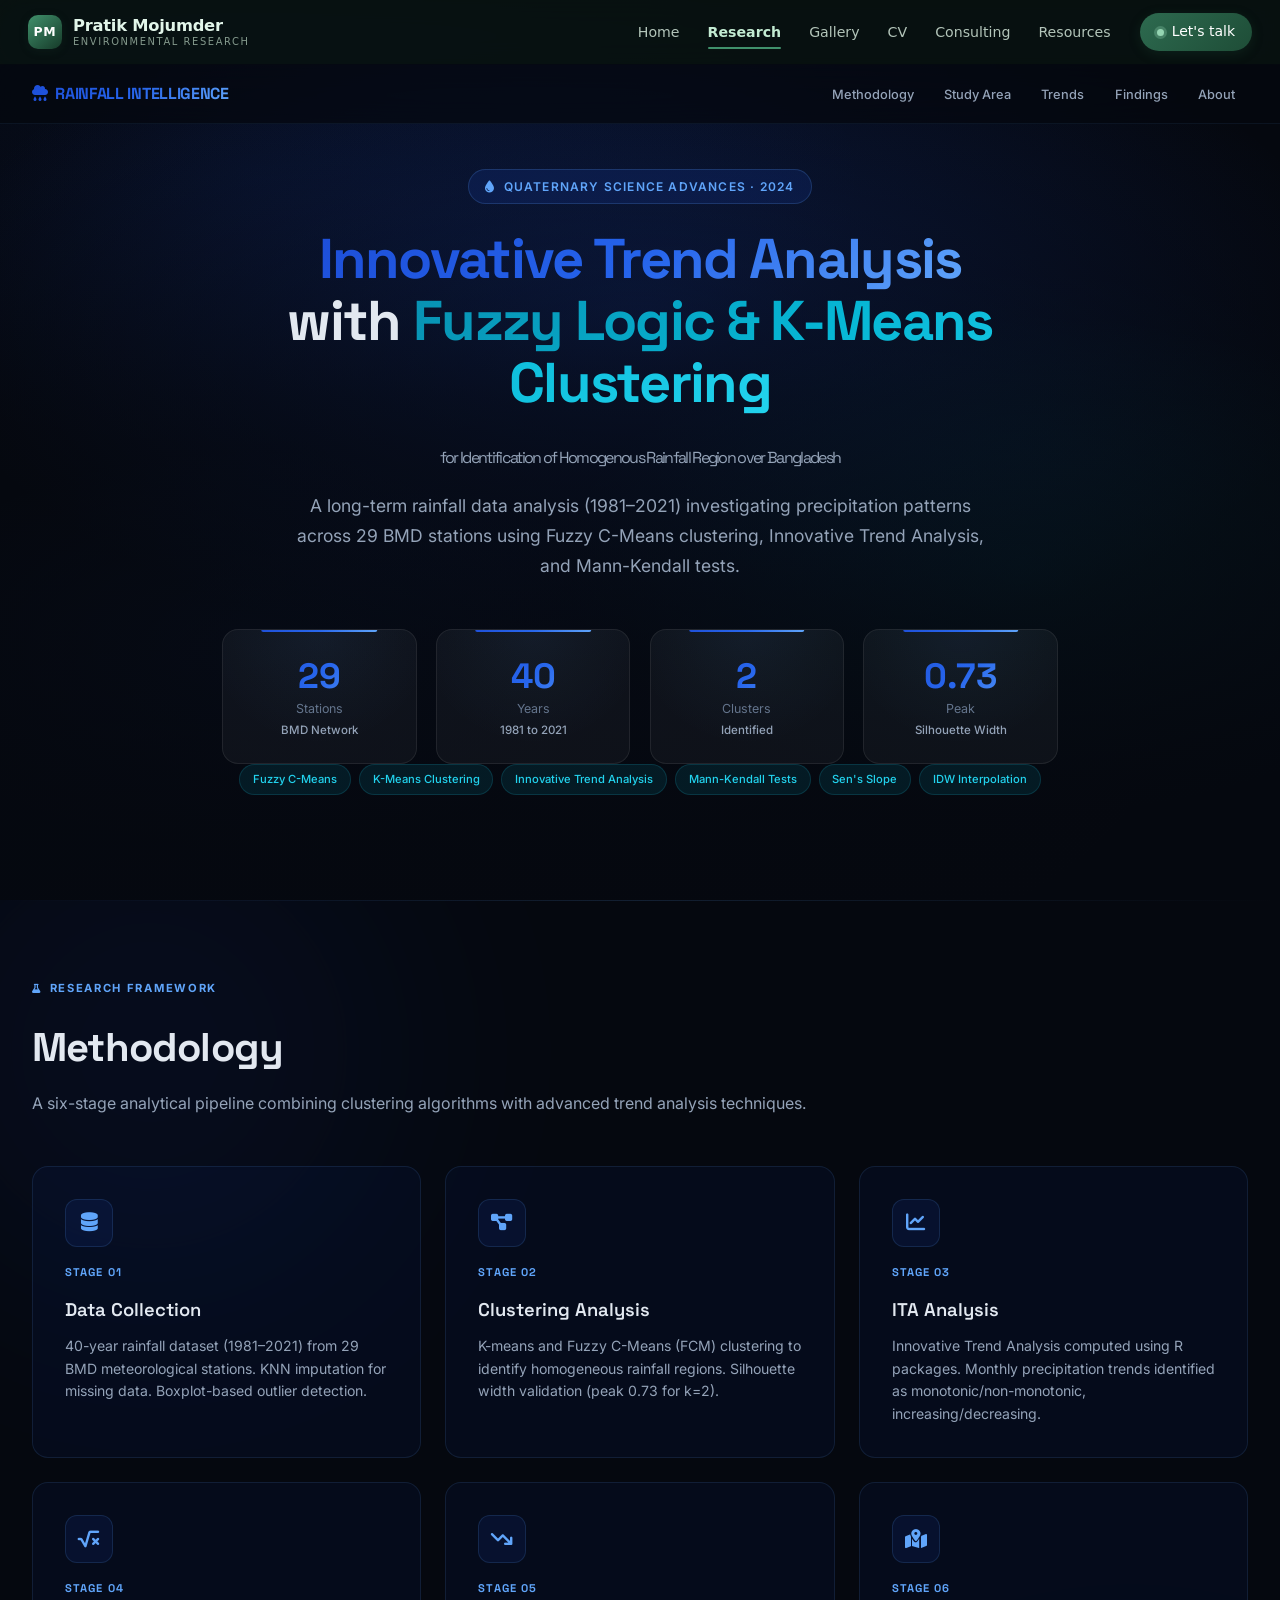
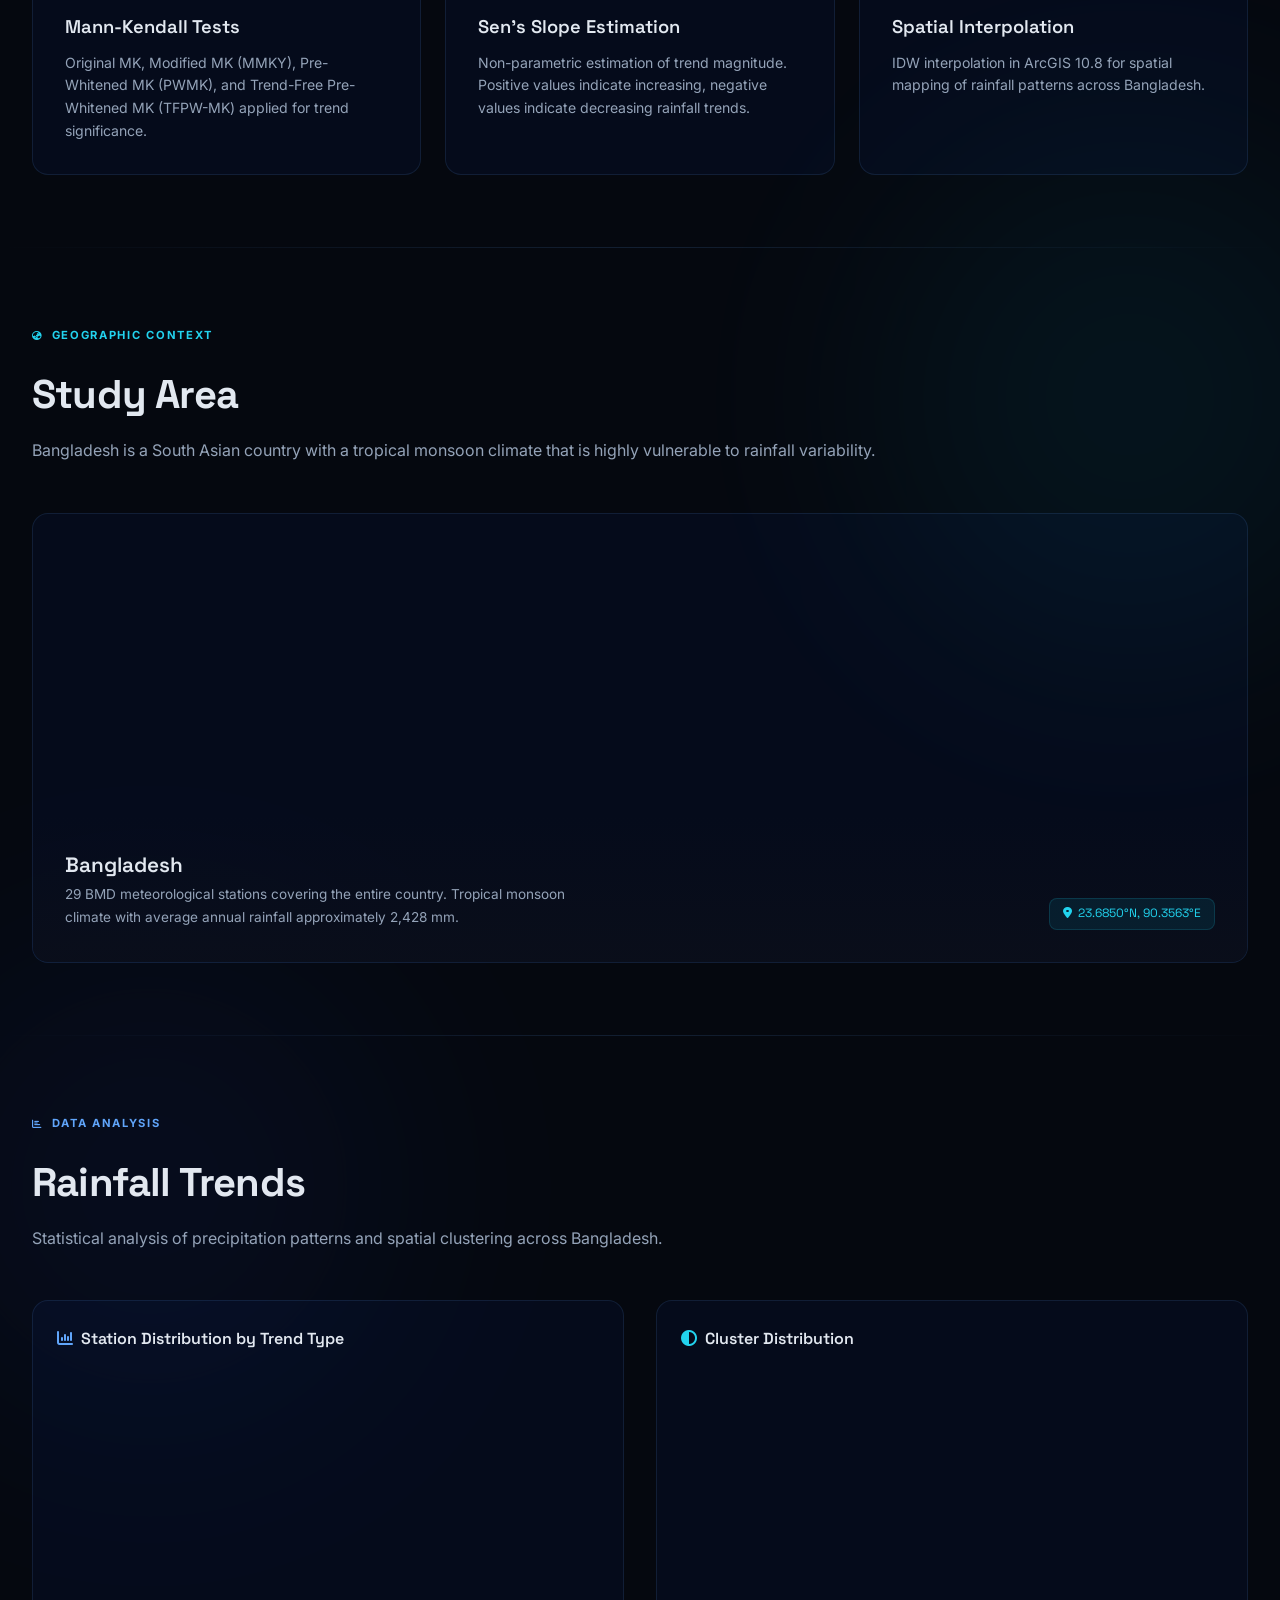
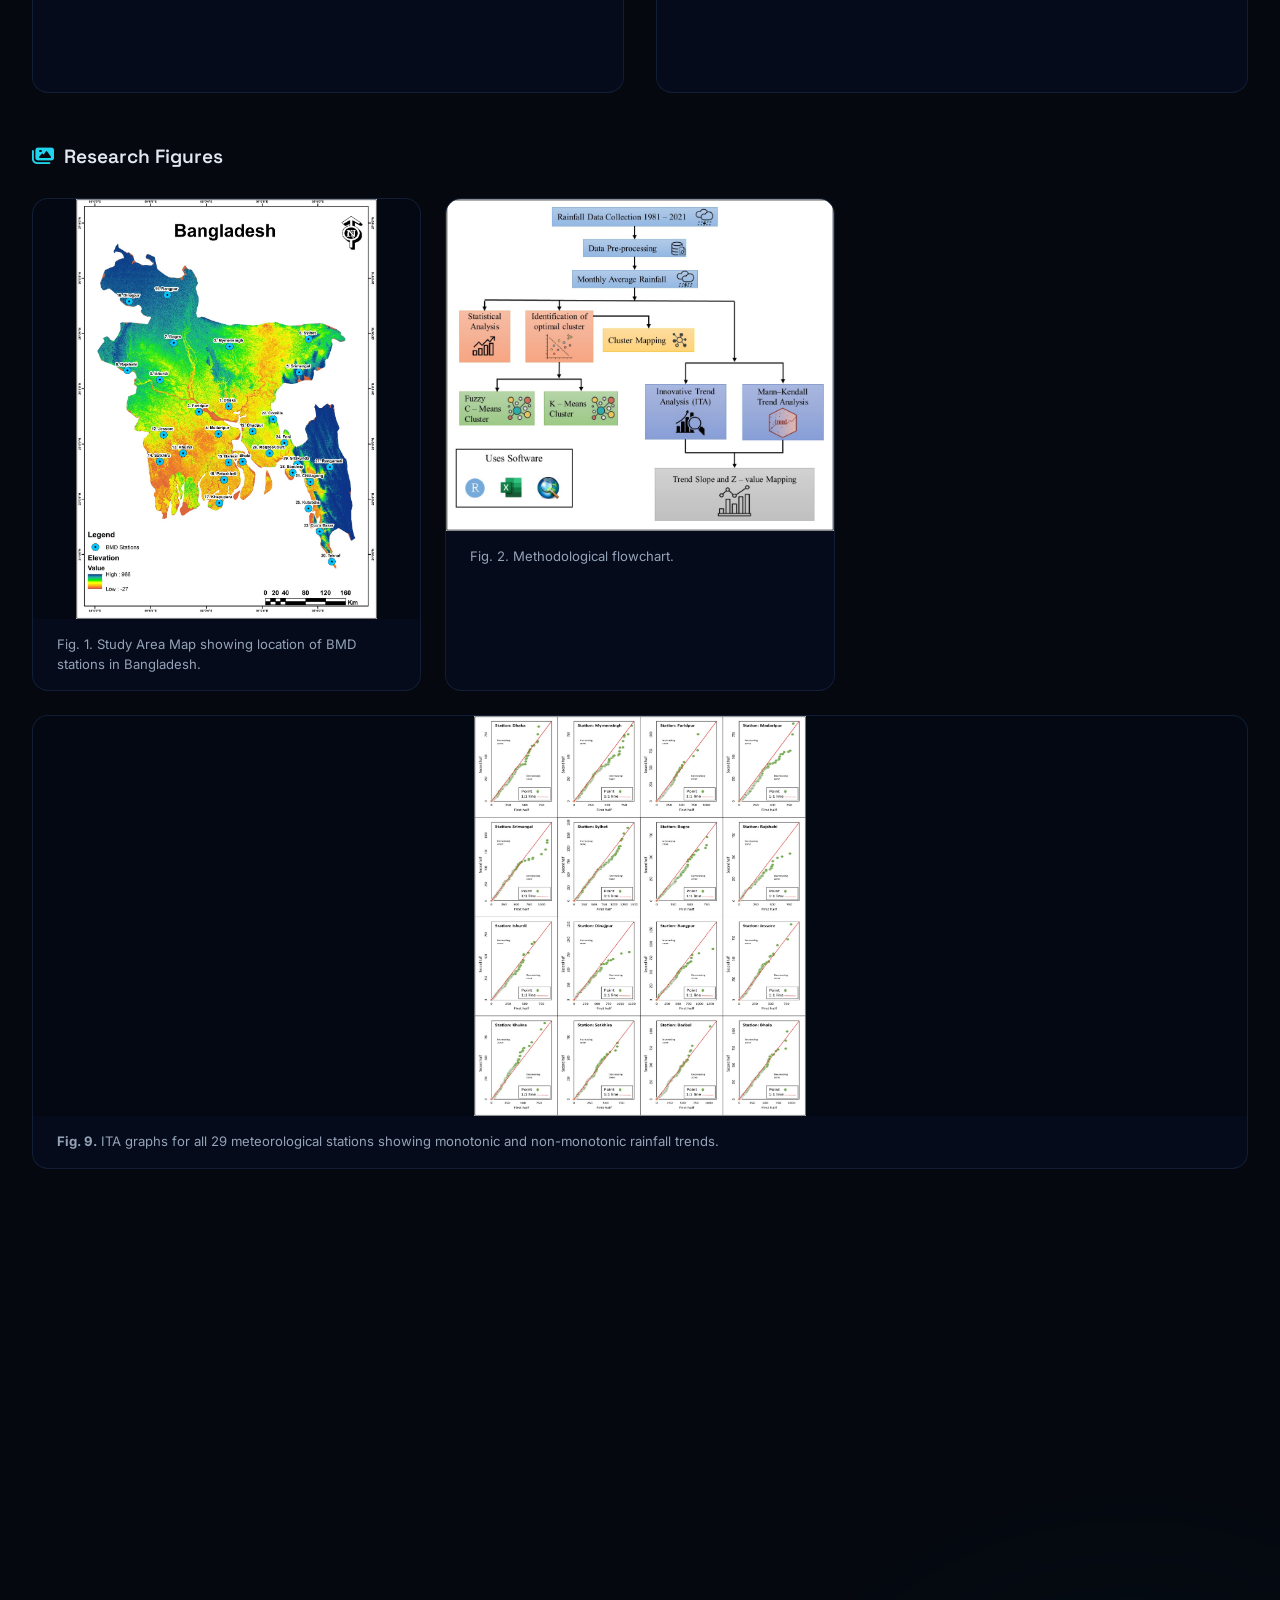
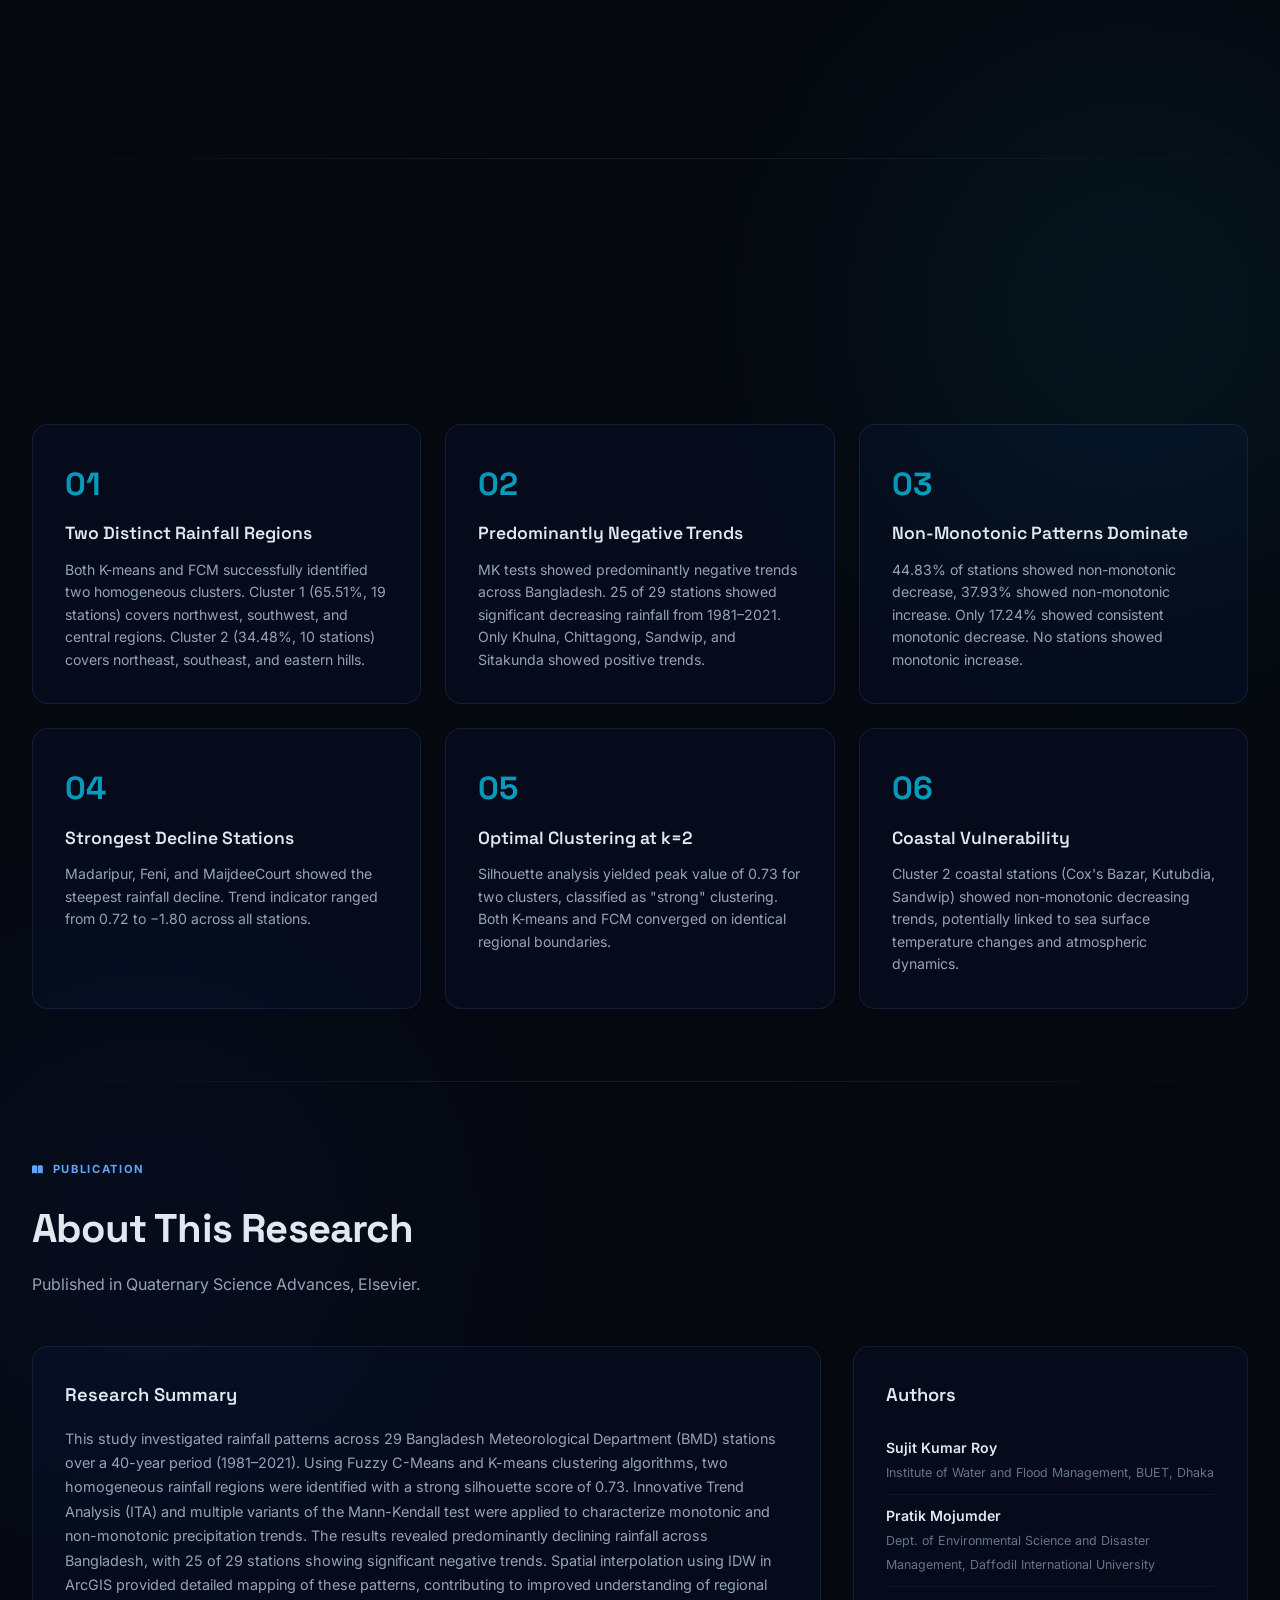
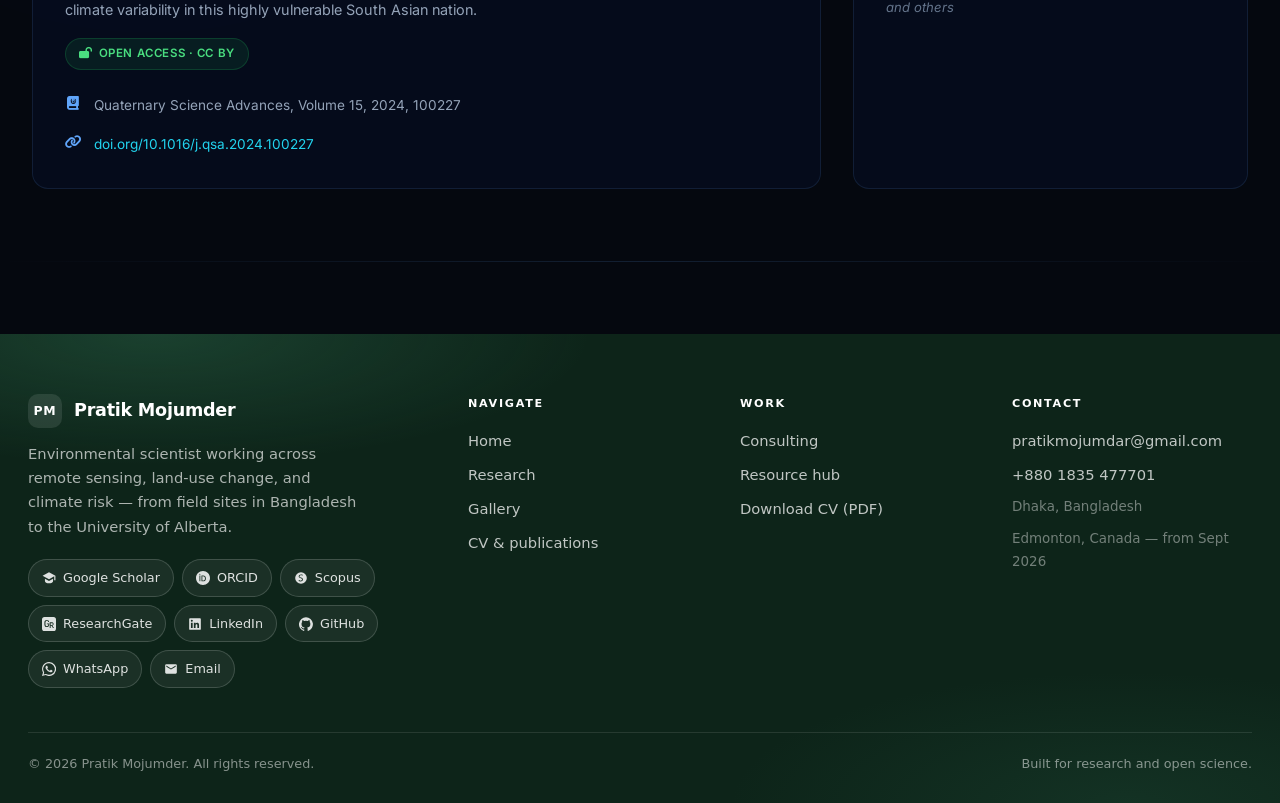
==== Published Research Projects/Bangladesh_Rainfall_Research/index.html @ 1c95d43e "Initial commit" ====
<!DOCTYPE html>
<html lang="en">
<head>
    <meta charset="UTF-8">
    <meta name="viewport" content="width=device-width, initial-scale=1.0">
    <meta name="description" content="Innovative trend analysis technique with fuzzy logic and K-means clustering approach for identification of homogenous rainfall region over Bangladesh. Published in Quaternary Science Advances.">
    <title>BANGLADESH RAINFALL INTELLIGENCE | Fuzzy Clustering &amp; Trend Analysis</title>
    <link href="https://fonts.googleapis.com/css2?family=Inter:wght@300;400;500;600;700;800;900&family=Space+Grotesk:wght@400;500;600;700&display=swap" rel="stylesheet">
    <link rel="icon" href="data:image/svg+xml,<svg xmlns='http://www.w3.org/2000/svg' viewBox='0 0 24 24' fill='%2360a5fa'><path d='M12 2c-5.33 4.55-8 8.48-8 11.8 0 4.98 3.8 8.2 8 8.2s8-3.22 8-8.2C20 10.48 17.33 6.55 12 2z'/></svg>" type="image/svg+xml">
    <link rel="stylesheet" href="https://cdnjs.cloudflare.com/ajax/libs/font-awesome/6.5.1/css/all.min.css">
    <link rel="stylesheet" href="https://cdnjs.cloudflare.com/ajax/libs/leaflet/1.9.4/leaflet.min.css" />
    <script src="https://cdnjs.cloudflare.com/ajax/libs/leaflet/1.9.4/leaflet.min.js"></script>
    <style>
        :root {
            --primary: #1d4ed8;
            --primary-light: #60a5fa;
            --primary-dark: #0c1a3d;
            --accent: #0891b2;
            --accent-light: #22d3ee;
            --bg-dark: #05080f;
            --bg-darker: #030509;
            --bg-card: rgba(29, 78, 216, 0.06);
            --bg-card-border: rgba(96, 165, 250, 0.12);
            --text-primary: #e2e8f0;
            --text-secondary: #94a3b8;
            --text-muted: #64748b;
            --gradient-1: linear-gradient(135deg, #1d4ed8, #2563eb, #60a5fa);
            --gradient-2: linear-gradient(135deg, #0891b2, #06b6d4, #22d3ee);
            --gradient-hero: linear-gradient(180deg, rgba(5, 8, 15, 0) 0%, rgba(5, 8, 15, 0.6) 40%, rgba(5, 8, 15, 0.95) 100%);
            --section-padding: clamp(36px, 6vw, 72px);
        }

        * { margin: 0; padding: 0; box-sizing: border-box; }
        html { scroll-behavior: smooth; }

        body {
            font-family: 'Inter', -apple-system, sans-serif;
            background: var(--bg-dark);
            background-image:
                radial-gradient(ellipse 80% 50% at 20% 20%, rgba(29, 78, 216, 0.08) 0%, transparent 60%),
                radial-gradient(ellipse 60% 40% at 80% 50%, rgba(8, 145, 178, 0.05) 0%, transparent 50%),
                radial-gradient(ellipse 70% 50% at 50% 80%, rgba(37, 99, 235, 0.06) 0%, transparent 60%);
            background-attachment: fixed;
            color: var(--text-primary);
            line-height: 1.7;
            overflow-x: hidden;
        }

        /* ===== NAVBAR ===== */
        .navbar {
            position: fixed; top: 0; left: 0; right: 0; z-index: 1000;
            padding: 1rem 2rem;
            background: rgba(5, 8, 15, 0.7);
            backdrop-filter: blur(20px);
            -webkit-backdrop-filter: blur(20px);
            border-bottom: 1px solid rgba(96, 165, 250, 0.08);
            transition: all 0.4s ease;
        }
        .navbar.scrolled {
            padding: 0.6rem 2rem;
            background: rgba(5, 8, 15, 0.95);
            border-bottom-color: rgba(96, 165, 250, 0.15);
        }
        .nav-inner {
            max-width: 1400px; margin: 0 auto;
            display: flex; align-items: center; justify-content: space-between;
        }
        .nav-logo {
            font-family: 'Space Grotesk', sans-serif;
            font-weight: 700; font-size: 1rem;
            background: var(--gradient-1);
            -webkit-background-clip: text; -webkit-text-fill-color: transparent;
            text-decoration: none; letter-spacing: -0.02em;
        }
        .nav-links { display: flex; gap: 0.3rem; list-style: none; }
        .nav-links a {
            color: var(--text-secondary); text-decoration: none;
            font-size: 0.8rem; font-weight: 500;
            padding: 0.4rem 0.8rem; border-radius: 6px;
            transition: all 0.3s ease;
        }
        .nav-links a:hover, .nav-links a.active {
            color: var(--primary-light);
            background: rgba(96, 165, 250, 0.1);
        }
        .nav-toggle { display: none; background: none; border: none; color: var(--text-primary); font-size: 1.3rem; cursor: pointer; }

        /* ===== HERO ===== */
        .hero {
            position: relative; min-height: 100vh;
            display: flex; align-items: center; justify-content: center;
            overflow: hidden;
        }
        .hero-bg {
            position: absolute; inset: 0; z-index: 0;
        }
        .hero-bg::before {
            content: ''; position: absolute; inset: 0;
            background:
                radial-gradient(ellipse 80% 60% at 50% 30%, rgba(29, 78, 216, 0.3) 0%, transparent 70%),
                radial-gradient(ellipse 60% 50% at 80% 60%, rgba(6, 182, 212, 0.15) 0%, transparent 60%),
                radial-gradient(ellipse 50% 40% at 20% 70%, rgba(37, 99, 235, 0.1) 0%, transparent 60%);
        }
        .hero-bg::after {
            content: ''; position: absolute; inset: 0;
            background: var(--gradient-hero);
        }
        .hero-content {
            position: relative; z-index: 1;
            max-width: 900px; text-align: center;
            padding: 2rem;
        }
        .hero-badge {
            display: inline-flex; align-items: center; gap: 0.5rem;
            background: rgba(29, 78, 216, 0.15);
            border: 1px solid rgba(96, 165, 250, 0.2);
            padding: 0.4rem 1rem; border-radius: 50px;
            font-size: 0.75rem; font-weight: 600; color: var(--primary-light);
            text-transform: uppercase; letter-spacing: 0.1em;
            margin-bottom: 1.5rem;
            animation: fadeInDown 0.8s ease;
        }
        .hero-title {
            font-family: 'Space Grotesk', sans-serif;
            font-size: clamp(2rem, 5vw, 3.5rem);
            font-weight: 700; line-height: 1.1;
            letter-spacing: -0.03em;
            margin-bottom: 1rem;
            animation: fadeInUp 0.8s ease 0.2s both;
        }
        .hero-title .gradient-text {
            background: var(--gradient-1);
            -webkit-background-clip: text; -webkit-text-fill-color: transparent;
        }
        .hero-title .accent-text {
            background: var(--gradient-2);
            -webkit-background-clip: text; -webkit-text-fill-color: transparent;
        }
        .hero-sub {
            font-size: clamp(0.85rem, 1.3vw, 1.0rem);
            color: var(--text-secondary); font-weight: 400;
        }
        .hero-subtitle {
            font-size: clamp(0.9rem, 2vw, 1.1rem);
            color: var(--text-secondary); max-width: 700px; margin: 0 auto 2rem;
            animation: fadeInUp 0.8s ease 0.4s both;
        }
        .hero-stats {
            display: grid; grid-template-columns: repeat(4, 1fr);
            gap: 1.2rem; margin-top: 3rem;
        }
        .hero-stat-card {
            position: relative; background: rgba(255,255,255,0.04);
            border: 1px solid rgba(255,255,255,0.08); border-radius: 16px;
            padding: 1.8rem 1.2rem 1.4rem; text-align: center; overflow: hidden;
            transition: transform 0.35s ease, border-color 0.35s;
        }
        .hero-stat-card::before {
            content: ''; position: absolute; top: 0; left: 50%; transform: translateX(-50%);
            width: 40%; height: 2px; background: var(--gradient-1);
            border-radius: 0 0 4px 4px;
            animation: statLine 1.2s ease forwards; animation-delay: var(--delay, 0s);
        }
        @keyframes statLine { from { width: 0; } to { width: 60%; } }
        .hero-stat-card::after {
            content: ''; position: absolute; inset: 0;
            background: radial-gradient(circle at 50% 0%, rgba(96,165,250,0.06), transparent 70%);
            pointer-events: none;
        }
        .hero-stat-card:hover { transform: translateY(-6px); border-color: rgba(96,165,250,0.3); }
        .hero-stat-val {
            font-family: 'Space Grotesk', sans-serif; font-size: 2.2rem; font-weight: 800;
            background: var(--gradient-1);
            -webkit-background-clip: text; -webkit-text-fill-color: transparent; line-height: 1;
        }
        .hero-stat-unit { font-size: 0.78rem; color: var(--text-muted); margin-top: 0.3rem; }
        .hero-stat-label { font-size: 0.72rem; color: var(--text-secondary); font-weight: 500; margin-top: 0.1rem; }
        .hero-tags {
            display: flex; flex-wrap: wrap; justify-content: center; gap: 0.5rem;
            animation: fadeInUp 0.8s ease 0.8s both;
        }
        .hero-tag {
            background: rgba(6, 182, 212, 0.1);
            border: 1px solid rgba(34, 211, 238, 0.15);
            padding: 0.3rem 0.8rem; border-radius: 50px;
            font-size: 0.7rem; color: var(--accent-light);
            font-weight: 500;
        }

        /* ===== ANIMATIONS ===== */
        @keyframes fadeInUp {
            from { opacity: 0; transform: translateY(30px); }
            to { opacity: 1; transform: translateY(0); }
        }
        @keyframes fadeInDown {
            from { opacity: 0; transform: translateY(-20px); }
            to { opacity: 1; transform: translateY(0); }
        }
        .reveal {
            opacity: 0; transform: translateY(40px);
            transition: opacity 0.8s ease, transform 0.8s ease;
        }
        .reveal.visible {
            opacity: 1; transform: translateY(0);
        }

        /* ===== SECTIONS ===== */
        .section {
            padding: var(--section-padding) 2rem;
            max-width: 1400px; margin: 0 auto;
        }
        .section-label {
            display: inline-flex; align-items: center; gap: 0.5rem;
            font-size: 0.7rem; font-weight: 700; text-transform: uppercase;
            letter-spacing: 0.15em; color: var(--primary-light);
            margin-bottom: 1rem;
        }
        .section-label.accent { color: var(--accent-light); }
        .section-label i { font-size: 0.6rem; }
        .section-title {
            font-family: 'Space Grotesk', sans-serif;
            font-size: clamp(1.8rem, 4vw, 2.5rem);
            font-weight: 700; letter-spacing: -0.02em;
            margin-bottom: 0.5rem;
        }
        .section-subtitle {
            color: var(--text-secondary); font-size: 1rem;
            margin-bottom: 3rem;
        }
        .section-divider {
            height: 1px; max-width: 1400px; margin: 0 auto;
            background: linear-gradient(90deg, transparent, rgba(96, 165, 250, 0.15), transparent);
        }

        /* ===== GLOW ACCENTS ===== */
        .section-glow {
            position: relative;
        }
        .section-glow::before {
            content: ''; position: absolute; top: -100px; width: 500px; height: 500px;
            border-radius: 50%; filter: blur(120px); opacity: 0.07; pointer-events: none; z-index: -1;
        }
        .section-glow.glow-indigo::before {
            left: -100px;
            background: #1d4ed8;
        }
        .section-glow.glow-cyan::before {
            right: -100px;
            background: #06b6d4;
        }

        /* ===== METHODOLOGY CARDS ===== */
        .method-grid {
            display: grid; grid-template-columns: repeat(auto-fit, minmax(320px, 1fr));
            gap: 1.5rem;
        }
        .method-card {
            background: var(--bg-card);
            border: 1px solid var(--bg-card-border);
            border-radius: 16px; padding: 2rem;
            transition: all 0.4s ease;
            position: relative; overflow: hidden;
        }
        .method-card::before {
            content: ''; position: absolute; top: 0; left: 0; right: 0; height: 3px;
            background: var(--gradient-1); opacity: 0;
            transition: opacity 0.4s ease;
        }
        .method-card:hover {
            border-color: rgba(96, 165, 250, 0.3);
            transform: translateY(-4px);
            box-shadow: 0 20px 60px rgba(29, 78, 216, 0.1);
        }
        .method-card:hover::before { opacity: 1; }
        .method-card .stage-num {
            font-family: 'Space Grotesk', sans-serif;
            font-size: 0.7rem; font-weight: 700; text-transform: uppercase;
            letter-spacing: 0.1em; color: var(--primary-light);
            margin-bottom: 0.8rem;
        }
        .method-card h3 {
            font-family: 'Space Grotesk', sans-serif;
            font-size: 1.15rem; font-weight: 600;
            margin-bottom: 0.6rem;
        }
        .method-card p {
            color: var(--text-secondary); font-size: 0.88rem; line-height: 1.6;
        }
        .method-card .card-icon {
            width: 48px; height: 48px; border-radius: 12px;
            display: flex; align-items: center; justify-content: center;
            background: rgba(29, 78, 216, 0.1);
            border: 1px solid rgba(96, 165, 250, 0.15);
            margin-bottom: 1rem; font-size: 1.2rem; color: var(--primary-light);
        }

        /* ===== STUDY AREA ===== */
        .map-container {
            position: relative; border-radius: 16px; overflow: hidden;
            border: 1px solid var(--bg-card-border);
            background: var(--bg-card);
        }
        .map-container {
            height: 450px;
        }
        .map-container #map {
            width: 100%; height: 450px; border: none; display: block;
        }
        .map-overlay {
            position: absolute; bottom: 0; left: 0; right: 0;
            background: linear-gradient(0deg, rgba(10, 14, 26, 0.95), transparent);
            padding: 2rem; display: flex; align-items: flex-end; justify-content: space-between;
            flex-wrap: wrap; gap: 1rem;
        }
        .map-overlay h3 {
            font-family: 'Space Grotesk', sans-serif;
            font-size: 1.3rem; font-weight: 600;
        }
        .map-overlay p {
            color: var(--text-secondary); font-size: 0.85rem; max-width: 500px;
        }
        .map-coords {
            font-family: 'Space Grotesk', sans-serif;
            font-size: 0.75rem; color: var(--accent-light);
            background: rgba(6, 182, 212, 0.1);
            border: 1px solid rgba(34, 211, 238, 0.15);
            padding: 0.3rem 0.8rem; border-radius: 8px;
        }

        /* ===== CHARTS ===== */
        .chart-grid {
            display: grid; grid-template-columns: repeat(auto-fit, minmax(400px, 1fr));
            gap: 2rem; margin-bottom: 3rem;
        }
        .chart-card {
            background: var(--bg-card);
            border: 1px solid var(--bg-card-border);
            border-radius: 16px; padding: 1.5rem;
        }
        .chart-card h3 {
            font-family: 'Space Grotesk', sans-serif;
            font-size: 1rem; font-weight: 600; margin-bottom: 1rem;
        }
        .chart-wrapper {
            position: relative; height: 300px;
        }

        /* ===== FIGURE GALLERY ===== */
        .figure-grid {
            display: grid; grid-template-columns: repeat(auto-fit, minmax(350px, 1fr));
            gap: 1.5rem;
        }
        .figure-card {
            background: var(--bg-card);
            border: 1px solid var(--bg-card-border);
            border-radius: 16px; overflow: hidden;
            transition: all 0.4s ease;
        }
        .figure-card:hover {
            border-color: rgba(96, 165, 250, 0.3);
            transform: translateY(-4px);
            box-shadow: 0 20px 60px rgba(29, 78, 216, 0.1);
        }
        .figure-card img {
            width: 100%; height: auto; max-height: 420px; object-fit: contain;
            display: block; background: rgba(0,0,0,0.3); cursor: zoom-in;
            transition: opacity 0.3s ease;
        }
        .figure-card img:hover { opacity: 0.92; }

        /* ===== LIGHTBOX ===== */
        .img-modal { display: none; position: fixed; inset: 0; z-index: 2000; background: rgba(0,0,0,0.92); align-items: center; justify-content: center; padding: 2rem; cursor: zoom-out; }
        .img-modal.open { display: flex; }
        .img-modal img { max-width: 95vw; max-height: 92vh; object-fit: contain; border-radius: 6px; }
        .figure-card .figure-caption {
            padding: 1rem 1.5rem;
            font-size: 0.82rem; color: var(--text-secondary); line-height: 1.5;
        }
        .figure-card.wide {
            grid-column: 1 / -1;
        }
        .figure-card.wide img {
            height: 400px; object-fit: contain;
            background: rgba(0,0,0,0.3);
        }

        /* ===== FINDINGS CARDS ===== */
        .findings-grid {
            display: grid; grid-template-columns: repeat(auto-fit, minmax(350px, 1fr));
            gap: 1.5rem;
        }
        .finding-card {
            background: var(--bg-card);
            border: 1px solid var(--bg-card-border);
            border-radius: 16px; padding: 2rem;
            transition: all 0.4s ease;
            position: relative; overflow: hidden;
        }
        .finding-card::before {
            content: ''; position: absolute; top: 0; left: 0; right: 0; height: 3px;
            background: var(--gradient-2); opacity: 0;
            transition: opacity 0.4s ease;
        }
        .finding-card:hover {
            border-color: rgba(34, 211, 238, 0.3);
            transform: translateY(-4px);
            box-shadow: 0 20px 60px rgba(6, 182, 212, 0.1);
        }
        .finding-card:hover::before { opacity: 1; }
        .finding-card .finding-num {
            font-family: 'Space Grotesk', sans-serif;
            font-size: 2rem; font-weight: 700;
            background: var(--gradient-2);
            -webkit-background-clip: text; -webkit-text-fill-color: transparent;
            margin-bottom: 0.5rem;
        }
        .finding-card h3 {
            font-family: 'Space Grotesk', sans-serif;
            font-size: 1.1rem; font-weight: 600;
            margin-bottom: 0.6rem;
        }
        .finding-card p {
            color: var(--text-secondary); font-size: 0.88rem; line-height: 1.6;
        }

        /* ===== ABOUT ===== */
        .about-grid {
            display: grid; grid-template-columns: 2fr 1fr; gap: 2rem;
        }
        .about-card {
            background: var(--bg-card);
            border: 1px solid var(--bg-card-border);
            border-radius: 16px; padding: 2rem;
        }
        .about-card h3 {
            font-family: 'Space Grotesk', sans-serif;
            font-size: 1.15rem; font-weight: 600;
            margin-bottom: 1rem;
        }
        .about-card p {
            color: var(--text-secondary); font-size: 0.9rem; line-height: 1.7;
            margin-bottom: 1rem;
        }
        .about-meta {
            display: flex; flex-direction: column; gap: 1rem;
        }
        .about-meta-item {
            display: flex; align-items: flex-start; gap: 0.8rem;
            color: var(--text-secondary); font-size: 0.85rem;
        }
        .about-meta-item i {
            color: var(--primary-light); margin-top: 0.2rem; width: 16px; text-align: center;
        }
        .about-meta-item a {
            color: var(--accent-light); text-decoration: none;
            transition: color 0.3s ease;
        }
        .about-meta-item a:hover { color: var(--accent); }
        .authors-list {
            list-style: none; padding: 0;
        }
        .authors-list li {
            padding: 0.6rem 0;
            border-bottom: 1px solid rgba(96, 165, 250, 0.08);
            color: var(--text-secondary); font-size: 0.88rem;
        }
        .authors-list li:last-child { border-bottom: none; }
        .authors-list li strong { color: var(--text-primary); font-weight: 600; }
        .badge-oa {
            display: inline-flex; align-items: center; gap: 0.4rem;
            background: rgba(34, 197, 94, 0.1);
            border: 1px solid rgba(34, 197, 94, 0.2);
            padding: 0.3rem 0.8rem; border-radius: 50px;
            font-size: 0.72rem; font-weight: 600; color: #4ade80;
            text-transform: uppercase; letter-spacing: 0.05em;
        }

        /* ===== FOOTER ===== */
        .footer-section { border-top: 1px solid rgba(96,165,250,0.08); padding: 3rem 2rem 2rem; text-align: center; }
        .footer-inner { max-width: 960px; margin: 0 auto; }
        .footer-name { font-family: 'Space Grotesk', sans-serif; font-size: 1.35rem; font-weight: 700; margin-bottom: 0.3rem; }
        .footer-tagline { font-size: 0.68rem; letter-spacing: 2px; text-transform: uppercase; color: var(--text-muted); margin-bottom: 2rem; }
        .footer-links { display: flex; flex-wrap: wrap; justify-content: center; gap: 0.6rem; margin-bottom: 2rem; }
        .footer-link {
            display: inline-flex; align-items: center; gap: 0.45rem;
            color: var(--text-secondary); text-decoration: none; font-size: 0.78rem; font-weight: 500;
            padding: 0.5rem 1rem; border-radius: 50px;
            border: 1px solid rgba(255,255,255,0.06); background: rgba(255,255,255,0.03);
            transition: all 0.3s ease;
        }
        .footer-link:hover { color: var(--primary-light); border-color: rgba(96,165,250,0.4); background: rgba(96,165,250,0.08); transform: translateY(-2px); }
        .footer-divider { border: none; border-top: 1px solid rgba(255,255,255,0.06); margin: 0 0 1.4rem; }
        .footer-copy { font-size: 0.72rem; color: rgba(255,255,255,0.22); }

        /* ===== MOBILE HAMBURGER ===== */
        .mobile-menu {
            display: none; position: fixed; inset: 0; z-index: 999;
            background: rgba(6, 10, 20, 0.97);
            backdrop-filter: blur(20px);
            flex-direction: column; align-items: center; justify-content: center; gap: 1.5rem;
        }
        .mobile-menu.open { display: flex; }
        .mobile-menu a {
            color: var(--text-primary); text-decoration: none;
            font-family: 'Space Grotesk', sans-serif;
            font-size: 1.3rem; font-weight: 600;
            transition: color 0.3s ease;
        }
        .mobile-menu a:hover { color: var(--primary-light); }
        .mobile-close {
            position: absolute; top: 1.5rem; right: 1.5rem;
            background: none; border: none; color: var(--text-primary);
            font-size: 1.5rem; cursor: pointer;
        }

        /* ===== RESPONSIVE ===== */
        @media (max-width: 1024px) {
            .about-grid { grid-template-columns: 1fr; }
        }
        @media (max-width: 768px) {
            .nav-links { display: none; }
            .nav-toggle { display: block; }
            .hero-stats { gap: 1.2rem; }
            .method-grid,
            .findings-grid { grid-template-columns: 1fr; }
            .chart-grid { grid-template-columns: 1fr; }
            .figure-grid { grid-template-columns: 1fr; }
            .figure-card.wide img { height: 260px; }
            .map-container, .map-container #map { height: 300px; }
        }
        @media (max-width: 600px) {
            .hero-stats { grid-template-columns: repeat(2, 1fr); }
        }
        @media (max-width: 480px) {
            .section { padding: var(--section-padding) 1rem; }
            .hero-content { padding: 1rem; }
            .hero-stats { gap: 0.8rem; }
        }
    </style>
    <link rel="stylesheet" href="../../assets/css/chrome.css?v=20260811">
</head>
<body>
<script src="../../assets/js/chrome.js?v=20260811" data-base="../../" data-page="research" data-scheme="dark"></script>

<!-- NAVBAR -->
<nav class="navbar" id="navbar">
    <div class="nav-inner">
        <a href="#" class="nav-logo"><i class="fas fa-cloud-rain"></i>&ensp;RAINFALL INTELLIGENCE</a>
        <ul class="nav-links">
            <li><a href="#methodology">Methodology</a></li>
            <li><a href="#study-area">Study Area</a></li>
            <li><a href="#trends">Trends</a></li>
            <li><a href="#findings">Findings</a></li>
            <li><a href="#about">About</a></li>
        </ul>
        <button class="nav-toggle" onclick="document.getElementById('mobileMenu').classList.add('open')" aria-label="Menu">
            <i class="fas fa-bars"></i>
        </button>
    </div>
</nav>

<!-- MOBILE MENU -->
<div class="mobile-menu" id="mobileMenu">
    <button class="mobile-close" onclick="this.parentElement.classList.remove('open')" aria-label="Close"><i class="fas fa-times"></i></button>
    <a href="#methodology" onclick="this.parentElement.classList.remove('open')">Methodology</a>
    <a href="#study-area" onclick="this.parentElement.classList.remove('open')">Study Area</a>
    <a href="#trends" onclick="this.parentElement.classList.remove('open')">Trends</a>
    <a href="#findings" onclick="this.parentElement.classList.remove('open')">Findings</a>
    <a href="#about" onclick="this.parentElement.classList.remove('open')">About</a>
</div>

<!-- HERO -->
<section class="hero" id="hero">
    <div class="hero-bg"></div>
    <div class="hero-content">
        <div class="hero-badge"><i class="fas fa-droplet"></i> Quaternary Science Advances &middot; 2024</div>
        <h1 class="hero-title">
            <span class="gradient-text">Innovative Trend Analysis</span><br>
            with <span class="accent-text">Fuzzy Logic &amp; K-Means Clustering</span><br>
            <span class="hero-sub">for Identification of Homogenous Rainfall Region over Bangladesh</span>
        </h1>
        <p class="hero-subtitle">A long-term rainfall data analysis (1981&ndash;2021) investigating precipitation patterns across 29 BMD stations using Fuzzy C-Means clustering, Innovative Trend Analysis, and Mann-Kendall tests.</p>
        <div class="hero-stats">
            <div class="hero-stat-card" style="--delay: 0.2s;">
                <div class="hero-stat-val">29</div>
                <div class="hero-stat-unit">Stations</div>
                <div class="hero-stat-label">BMD Network</div>
            </div>
            <div class="hero-stat-card" style="--delay: 0.4s;">
                <div class="hero-stat-val">40</div>
                <div class="hero-stat-unit">Years</div>
                <div class="hero-stat-label">1981 to 2021</div>
            </div>
            <div class="hero-stat-card" style="--delay: 0.6s;">
                <div class="hero-stat-val">2</div>
                <div class="hero-stat-unit">Clusters</div>
                <div class="hero-stat-label">Identified</div>
            </div>
            <div class="hero-stat-card" style="--delay: 0.8s;">
                <div class="hero-stat-val">0.73</div>
                <div class="hero-stat-unit">Peak</div>
                <div class="hero-stat-label">Silhouette Width</div>
            </div>
        </div>
        <div class="hero-tags">
            <span class="hero-tag">Fuzzy C-Means</span>
            <span class="hero-tag">K-Means Clustering</span>
            <span class="hero-tag">Innovative Trend Analysis</span>
            <span class="hero-tag">Mann-Kendall Tests</span>
            <span class="hero-tag">Sen's Slope</span>
            <span class="hero-tag">IDW Interpolation</span>
        </div>
    </div>
</section>

<!-- METHODOLOGY -->
<div class="section-divider"></div>
<section class="section section-glow glow-indigo" id="methodology">
    <div class="reveal">
        <div class="section-label"><i class="fas fa-flask"></i> Research Framework</div>
        <h2 class="section-title">Methodology</h2>
        <p class="section-subtitle">A six-stage analytical pipeline combining clustering algorithms with advanced trend analysis techniques.</p>
    </div>
    <div class="method-grid">
        <div class="method-card reveal">
            <div class="card-icon"><i class="fas fa-database"></i></div>
            <div class="stage-num">Stage 01</div>
            <h3>Data Collection</h3>
            <p>40-year rainfall dataset (1981&ndash;2021) from 29 BMD meteorological stations. KNN imputation for missing data. Boxplot-based outlier detection.</p>
        </div>
        <div class="method-card reveal">
            <div class="card-icon"><i class="fas fa-project-diagram"></i></div>
            <div class="stage-num">Stage 02</div>
            <h3>Clustering Analysis</h3>
            <p>K-means and Fuzzy C-Means (FCM) clustering to identify homogeneous rainfall regions. Silhouette width validation (peak 0.73 for k=2).</p>
        </div>
        <div class="method-card reveal">
            <div class="card-icon"><i class="fas fa-chart-line"></i></div>
            <div class="stage-num">Stage 03</div>
            <h3>ITA Analysis</h3>
            <p>Innovative Trend Analysis computed using R packages. Monthly precipitation trends identified as monotonic/non-monotonic, increasing/decreasing.</p>
        </div>
        <div class="method-card reveal">
            <div class="card-icon"><i class="fas fa-square-root-variable"></i></div>
            <div class="stage-num">Stage 04</div>
            <h3>Mann-Kendall Tests</h3>
            <p>Original MK, Modified MK (MMKY), Pre-Whitened MK (PWMK), and Trend-Free Pre-Whitened MK (TFPW-MK) applied for trend significance.</p>
        </div>
        <div class="method-card reveal">
            <div class="card-icon"><i class="fas fa-arrow-trend-down"></i></div>
            <div class="stage-num">Stage 05</div>
            <h3>Sen's Slope Estimation</h3>
            <p>Non-parametric estimation of trend magnitude. Positive values indicate increasing, negative values indicate decreasing rainfall trends.</p>
        </div>
        <div class="method-card reveal">
            <div class="card-icon"><i class="fas fa-map-location-dot"></i></div>
            <div class="stage-num">Stage 06</div>
            <h3>Spatial Interpolation</h3>
            <p>IDW interpolation in ArcGIS 10.8 for spatial mapping of rainfall patterns across Bangladesh.</p>
        </div>
    </div>
</section>

<!-- STUDY AREA -->
<div class="section-divider"></div>
<section class="section section-glow glow-cyan" id="study-area">
    <div class="reveal">
        <div class="section-label accent"><i class="fas fa-globe-asia"></i> Geographic Context</div>
        <h2 class="section-title">Study Area</h2>
        <p class="section-subtitle">Bangladesh is a South Asian country with a tropical monsoon climate that is highly vulnerable to rainfall variability.</p>
    </div>
    <div class="map-container reveal">
        <div id="map" style="width:100%;height:100%;"></div>
        <div class="map-overlay">
            <div>
                <h3>Bangladesh</h3>
                <p>29 BMD meteorological stations covering the entire country. Tropical monsoon climate with average annual rainfall approximately 2,428 mm.</p>
            </div>
            <div class="map-coords"><i class="fas fa-location-dot"></i>&ensp;23.6850&deg;N, 90.3563&deg;E</div>
        </div>
    </div>
</section>

<!-- RAINFALL TRENDS -->
<div class="section-divider"></div>
<section class="section section-glow glow-indigo" id="trends">
    <div class="reveal">
        <div class="section-label"><i class="fas fa-chart-bar"></i> Data Analysis</div>
        <h2 class="section-title">Rainfall Trends</h2>
        <p class="section-subtitle">Statistical analysis of precipitation patterns and spatial clustering across Bangladesh.</p>
    </div>

    <div class="chart-grid reveal">
        <div class="chart-card">
            <h3><i class="fas fa-chart-column" style="color:var(--primary-light);"></i>&ensp;Station Distribution by Trend Type</h3>
            <div class="chart-wrapper">
                <canvas id="trendBarChart"></canvas>
            </div>
        </div>
        <div class="chart-card">
            <h3><i class="fas fa-circle-half-stroke" style="color:var(--accent-light);"></i>&ensp;Cluster Distribution</h3>
            <div class="chart-wrapper">
                <canvas id="clusterDoughnut"></canvas>
            </div>
        </div>
    </div>

    <h3 style="font-family:'Space Grotesk',sans-serif; font-size:1.2rem; font-weight:600; margin-bottom:1.5rem;" class="reveal">
        <i class="fas fa-images" style="color:var(--accent-light);"></i>&ensp;Research Figures
    </h3>
    <div class="figure-grid">
        <div class="figure-card reveal">
            <img src="images/page3_img1.jpeg" alt="Study Area Map" loading="lazy" onclick="openLightbox(this.src)">
            <div class="figure-caption">Fig. 1. Study Area Map showing location of BMD stations in Bangladesh.</div>
        </div>
        <div class="figure-card reveal">
            <img src="images/page6_img1.jpeg" alt="Methodological flowchart" loading="lazy" onclick="openLightbox(this.src)">
            <div class="figure-caption">Fig. 2. Methodological flowchart.</div>
        </div>
        <div class="figure-card wide reveal">
            <img src="images/page11_img1.jpeg" alt="ITA graphs for all 29 meteorological stations" loading="lazy" onclick="openLightbox(this.src)">
            <div class="figure-caption"><strong>Fig. 9.</strong> ITA graphs for all 29 meteorological stations showing monotonic and non-monotonic rainfall trends.</div>
        </div>
        <div class="figure-card reveal">
            <img src="images/page15_img1.jpeg" alt="Clustering map" loading="lazy" onclick="openLightbox(this.src)">
            <div class="figure-caption">Fig. 10. Clustering map of Bangladesh meteorological stations.</div>
        </div>
        <div class="figure-card reveal">
            <img src="images/page16_img1.jpeg" alt="Rainfall trends distribution" loading="lazy" onclick="openLightbox(this.src)">
            <div class="figure-caption">Fig. 11. Rainfall trends distribution over selected stations.</div>
        </div>
    </div>
</section>

<!-- KEY FINDINGS -->
<div class="section-divider"></div>
<section class="section section-glow glow-cyan" id="findings">
    <div class="reveal">
        <div class="section-label accent"><i class="fas fa-lightbulb"></i> Results</div>
        <h2 class="section-title">Key Findings</h2>
        <p class="section-subtitle">Critical insights from 40 years of rainfall data across Bangladesh's meteorological network.</p>
    </div>
    <div class="findings-grid">
        <div class="finding-card reveal">
            <div class="finding-num">01</div>
            <h3>Two Distinct Rainfall Regions</h3>
            <p>Both K-means and FCM successfully identified two homogeneous clusters. Cluster 1 (65.51%, 19 stations) covers northwest, southwest, and central regions. Cluster 2 (34.48%, 10 stations) covers northeast, southeast, and eastern hills.</p>
        </div>
        <div class="finding-card reveal">
            <div class="finding-num">02</div>
            <h3>Predominantly Negative Trends</h3>
            <p>MK tests showed predominantly negative trends across Bangladesh. 25 of 29 stations showed significant decreasing rainfall from 1981&ndash;2021. Only Khulna, Chittagong, Sandwip, and Sitakunda showed positive trends.</p>
        </div>
        <div class="finding-card reveal">
            <div class="finding-num">03</div>
            <h3>Non-Monotonic Patterns Dominate</h3>
            <p>44.83% of stations showed non-monotonic decrease, 37.93% showed non-monotonic increase. Only 17.24% showed consistent monotonic decrease. No stations showed monotonic increase.</p>
        </div>
        <div class="finding-card reveal">
            <div class="finding-num">04</div>
            <h3>Strongest Decline Stations</h3>
            <p>Madaripur, Feni, and MaijdeeCourt showed the steepest rainfall decline. Trend indicator ranged from 0.72 to &minus;1.80 across all stations.</p>
        </div>
        <div class="finding-card reveal">
            <div class="finding-num">05</div>
            <h3>Optimal Clustering at k=2</h3>
            <p>Silhouette analysis yielded peak value of 0.73 for two clusters, classified as "strong" clustering. Both K-means and FCM converged on identical regional boundaries.</p>
        </div>
        <div class="finding-card reveal">
            <div class="finding-num">06</div>
            <h3>Coastal Vulnerability</h3>
            <p>Cluster 2 coastal stations (Cox's Bazar, Kutubdia, Sandwip) showed non-monotonic decreasing trends, potentially linked to sea surface temperature changes and atmospheric dynamics.</p>
        </div>
    </div>
</section>

<!-- ABOUT -->
<div class="section-divider"></div>
<section class="section section-glow glow-indigo" id="about">
    <div class="reveal">
        <div class="section-label"><i class="fas fa-book-open"></i> Publication</div>
        <h2 class="section-title">About This Research</h2>
        <p class="section-subtitle">Published in Quaternary Science Advances, Elsevier.</p>
    </div>
    <div class="about-grid reveal">
        <div class="about-card">
            <h3>Research Summary</h3>
            <p>This study investigated rainfall patterns across 29 Bangladesh Meteorological Department (BMD) stations over a 40-year period (1981&ndash;2021). Using Fuzzy C-Means and K-means clustering algorithms, two homogeneous rainfall regions were identified with a strong silhouette score of 0.73. Innovative Trend Analysis (ITA) and multiple variants of the Mann-Kendall test were applied to characterize monotonic and non-monotonic precipitation trends. The results revealed predominantly declining rainfall across Bangladesh, with 25 of 29 stations showing significant negative trends. Spatial interpolation using IDW in ArcGIS provided detailed mapping of these patterns, contributing to improved understanding of regional climate variability in this highly vulnerable South Asian nation.</p>
            <div style="display:flex; flex-wrap:wrap; gap:0.8rem; align-items:center; margin-top:1rem;">
                <span class="badge-oa"><i class="fas fa-lock-open"></i> Open Access &middot; CC BY</span>
            </div>
            <div class="about-meta" style="margin-top:1.5rem;">
                <div class="about-meta-item">
                    <i class="fas fa-journal-whills"></i>
                    <span>Quaternary Science Advances, Volume 15, 2024, 100227</span>
                </div>
                <div class="about-meta-item">
                    <i class="fas fa-link"></i>
                    <a href="https://doi.org/10.1016/j.qsa.2024.100227" target="_blank">doi.org/10.1016/j.qsa.2024.100227</a>
                </div>
            </div>
        </div>
        <div class="about-card">
            <h3>Authors</h3>
            <ul class="authors-list">
                <li>
                    <strong>Sujit Kumar Roy</strong><br>
                    <span style="font-size:0.78rem; color:var(--text-muted);">Institute of Water and Flood Management, BUET, Dhaka</span>
                </li>
                <li>
                    <strong>Pratik Mojumder</strong><br>
                    <span style="font-size:0.78rem; color:var(--text-muted);">Dept. of Environmental Science and Disaster Management, Daffodil International University</span>
                </li>
                <li style="color:var(--text-muted); font-style:italic; font-size:0.82rem;">and others</li>
            </ul>
        </div>
    </div>
</section>

<!-- FOOTER -->
<div class="section-divider"></div>

<!-- LIGHTBOX -->
<div class="img-modal" id="imgModal" onclick="closeLightbox()">
    <img id="modalImg" src="" alt="Expanded figure">
</div>

<!-- Chart.js CDN -->
<script src="https://cdnjs.cloudflare.com/ajax/libs/Chart.js/4.4.1/chart.umd.min.js"></script>

<script>
// ===== LIGHTBOX =====
function openLightbox(src) {
    document.getElementById('modalImg').src = src;
    document.getElementById('imgModal').classList.add('open');
}
function closeLightbox() {
    document.getElementById('imgModal').classList.remove('open');
}
document.addEventListener('keydown', e => { if (e.key === 'Escape') closeLightbox(); });

// ===== NAVBAR SCROLL =====
window.addEventListener('scroll', () => {
    document.getElementById('navbar').classList.toggle('scrolled', window.scrollY > 50);
});

// ===== REVEAL ON SCROLL =====
const observer = new IntersectionObserver((entries) => {
    entries.forEach(e => { if (e.isIntersecting) { e.target.classList.add('visible'); }});
}, { threshold: 0.1, rootMargin: '0px 0px -50px 0px' });
document.querySelectorAll('.reveal').forEach(el => observer.observe(el));

// ===== ACTIVE NAV LINK =====
const sections = document.querySelectorAll('section[id]');
window.addEventListener('scroll', () => {
    let current = '';
    sections.forEach(s => {
        if (window.scrollY >= s.offsetTop - 200) current = s.getAttribute('id');
    });
    document.querySelectorAll('.nav-links a').forEach(a => {
        a.classList.toggle('active', a.getAttribute('href') === '#' + current);
    });
});

// ===== CHART DEFAULTS =====
Chart.defaults.color = '#94a3b8';
Chart.defaults.borderColor = 'rgba(96, 165, 250, 0.08)';
Chart.defaults.font.family = "'Inter', sans-serif";
Chart.defaults.font.size = 12;

const indigoPalette = [
    'rgba(29, 78, 216, 0.85)',
    'rgba(37, 99, 235, 0.85)',
    'rgba(96, 165, 250, 0.85)',
    'rgba(6, 182, 212, 0.85)'
];

// ===== TREND BAR CHART =====
new Chart(document.getElementById('trendBarChart'), {
    type: 'bar',
    data: {
        labels: ['Monotonic Decrease', 'Non-Monotonic Decrease', 'Non-Monotonic Increase', 'Monotonic Increase'],
        datasets: [{
            label: 'Number of Stations',
            data: [5, 13, 11, 0],
            backgroundColor: [
                'rgba(29, 78, 216, 0.85)',
                'rgba(37, 99, 235, 0.75)',
                'rgba(6, 182, 212, 0.85)',
                'rgba(34, 211, 238, 0.6)'
            ],
            borderColor: [
                'rgba(29, 78, 216, 1)',
                'rgba(37, 99, 235, 1)',
                'rgba(6, 182, 212, 1)',
                'rgba(34, 211, 238, 1)'
            ],
            borderWidth: 1,
            borderRadius: 6
        }]
    },
    options: {
        responsive: true, maintainAspectRatio: false,
        plugins: {
            legend: { display: false },
            tooltip: {
                callbacks: {
                    label: ctx => ctx.parsed.y + ' stations'
                }
            }
        },
        scales: {
            x: { grid: { display: false }, ticks: { maxRotation: 45, minRotation: 0, font: { size: 11 } } },
            y: { title: { display: true, text: 'Number of Stations' }, grid: { color: 'rgba(129,140,248,0.06)' }, beginAtZero: true }
        }
    }
});

// ===== CLUSTER DOUGHNUT =====
new Chart(document.getElementById('clusterDoughnut'), {
    type: 'doughnut',
    data: {
        labels: ['Cluster 1 (19 stations)', 'Cluster 2 (10 stations)'],
        datasets: [{
            data: [65.51, 34.48],
            backgroundColor: [
                'rgba(29, 78, 216, 0.85)',
                'rgba(6, 182, 212, 0.85)'
            ],
            borderColor: [
                'rgba(29, 78, 216, 1)',
                'rgba(6, 182, 212, 1)'
            ],
            borderWidth: 2,
            hoverOffset: 8
        }]
    },
    options: {
        responsive: true, maintainAspectRatio: false,
        cutout: '60%',
        plugins: {
            legend: {
                position: 'bottom',
                labels: { padding: 20, usePointStyle: true, pointStyle: 'circle', font: { size: 12 } }
            },
            tooltip: {
                callbacks: {
                    label: ctx => ctx.label + ': ' + ctx.parsed + '%'
                }
            }
        }
    }
});

// ===== LEAFLET MAP =====
const map = L.map('map', { center: [23.6850, 90.3563], zoom: 7, zoomControl: true, attributionControl: true });
L.tileLayer('https://{s}.basemaps.cartocdn.com/dark_all/{z}/{x}/{y}{r}.png', {
    attribution: '&copy; <a href="https://www.openstreetmap.org/copyright">OSM</a> &copy; <a href="https://carto.com/">CARTO</a>',
    maxZoom: 18
}).addTo(map);
L.polygon([
    [26.63, 88.01], [26.63, 92.67], [20.74, 92.67], [20.74, 88.01]
], { color: '#60a5fa', weight: 2, fillColor: '#60a5fa', fillOpacity: 0.08 }).addTo(map).bindPopup('<b>Bangladesh</b><br>29 BMD Stations');
</script>

</body>
</html>
---- assets/css/chrome.css ----
/* ==========================================================================
   Pratik Mojumder - Universal site chrome (header + footer)
   Self-contained and namespaced under .pm-* so it can be dropped onto the
   main site (light/dark) and the dark research microsites alike.
   Single source of truth: assets/js/chrome.js renders the markup.
   ========================================================================== */

.pm-chrome {
  /* No box of its own: a sticky header sticks within its parent's bounds, and a
     wrapper that is only header-height tall would let it scroll straight away.
     display:contents keeps the token scope while removing the box. */
  display: contents;

  /* Tokens are local to the chrome so host-page variables can never bleed in. */
  --pm-h: 64px;

  --pm-forest-900: #0f2a1e;
  --pm-forest-800: #163a29;
  --pm-forest-700: #1e4d37;
  --pm-forest-600: #2d6a4f;
  --pm-forest-500: #40916c;
  --pm-forest-300: #95d5b2;
  --pm-forest-100: #d8f3dc;

  --pm-surface: rgba(250, 247, 242, 0.72);
  --pm-surface-solid: #faf7f2;
  --pm-panel: #ffffff;
  --pm-ink: #16211b;
  --pm-ink-2: #46554d;
  --pm-ink-3: #6c7a72;
  --pm-line: rgba(22, 58, 41, 0.12);
  --pm-line-soft: rgba(22, 58, 41, 0.08);
  --pm-hover: rgba(45, 106, 79, 0.09);

  --pm-radius: 10px;
  --pm-pill: 999px;
  --pm-font: 'Roboto', system-ui, -apple-system, 'Segoe UI', 'Helvetica Neue', Arial, sans-serif;
  --pm-display: 'DM Sans', 'Roboto', system-ui, sans-serif;

  font-family: var(--pm-font);
  -webkit-font-smoothing: antialiased;
}

/* Dark: either the main site's theme switch, or a microsite forcing it. */
[data-theme="dark"] .pm-chrome,
.pm-chrome[data-pm-scheme="dark"] {
  --pm-surface: rgba(9, 20, 16, 0.78);
  --pm-surface-solid: #0b1712;
  --pm-panel: #101b15;
  --pm-ink: #e8f2ec;
  --pm-ink-2: #b3c5ba;
  --pm-ink-3: #849a8d;
  --pm-line: rgba(149, 213, 178, 0.16);
  --pm-line-soft: rgba(149, 213, 178, 0.10);
  --pm-hover: rgba(64, 145, 108, 0.18);
  --pm-forest-900: #e2f6ea;
  --pm-forest-800: #c3ecd3;
  --pm-forest-700: #a8e0bd;
}

.pm-chrome *,
.pm-chrome *::before,
.pm-chrome *::after { box-sizing: border-box; }

.pm-chrome a { text-decoration: none; }

.pm-shell {
  width: 100%;
  max-width: 1480px;
  margin: 0 auto;
  padding: 0 clamp(16px, 2.4vw, 28px);
}

/* --------------------------------------------------------------------------
   Header
   -------------------------------------------------------------------------- */
.pm-header {
  position: sticky;
  top: 0;
  z-index: 900;
  background: var(--pm-surface);
  backdrop-filter: saturate(160%) blur(14px);
  -webkit-backdrop-filter: saturate(160%) blur(14px);
  border-bottom: 1px solid transparent;
  transition: border-color .3s ease, box-shadow .3s ease, background .3s ease;
}
.pm-header.is-scrolled {
  border-bottom-color: var(--pm-line-soft);
  box-shadow: 0 8px 28px rgba(15, 42, 30, 0.07);
}
[data-theme="dark"] .pm-header.is-scrolled,
.pm-chrome[data-pm-scheme="dark"] .pm-header.is-scrolled {
  box-shadow: 0 8px 28px rgba(0, 0, 0, 0.45);
}

.pm-header .pm-shell {
  height: var(--pm-h);
  display: flex;
  align-items: center;
  gap: 16px;
}

/* Brand ------------------------------------------------------------------ */
.pm-brand {
  display: inline-flex;
  align-items: center;
  gap: 11px;
  margin-right: auto;
  min-width: 0;
}
.pm-mark {
  flex: 0 0 auto;
  width: 34px; height: 34px;
  border-radius: 10px;
  display: grid; place-items: center;
  background: linear-gradient(140deg, #40916c, #163a29);
  color: #fff;
  font-family: var(--pm-font);
  font-weight: 700;
  font-size: 0.78rem;
  letter-spacing: 0.06em;
  box-shadow: 0 2px 8px rgba(22, 58, 41, 0.28);
}
.pm-brand-text { display: flex; flex-direction: column; min-width: 0; line-height: 1.15; }
.pm-brand-name {
  font-family: var(--pm-display);
  font-size: 1.02rem;
  font-weight: 700;
  letter-spacing: -0.015em;
  color: var(--pm-forest-900);
  white-space: nowrap;
}
.pm-brand-role {
  font-size: 0.62rem;
  font-weight: 500;
  letter-spacing: 0.16em;
  text-transform: uppercase;
  color: var(--pm-ink-3);
  white-space: nowrap;
}

/* Nav -------------------------------------------------------------------- */
.pm-nav { display: flex; align-items: center; gap: 2px; }
.pm-nav a {
  position: relative;
  padding: 8px 13px;
  border-radius: 8px;
  font-size: 0.885rem;
  font-weight: 500;
  color: var(--pm-ink-2);
  white-space: nowrap;
  transition: color .18s ease, background .18s ease;
}
.pm-nav a:hover { color: var(--pm-forest-800); background: var(--pm-hover); }
.pm-nav a.is-active { color: var(--pm-forest-800); font-weight: 600; }
.pm-nav a.is-active::after {
  content: '';
  position: absolute;
  left: 13px; right: 13px; bottom: 3px;
  height: 2px; border-radius: 2px;
  background: var(--pm-forest-500);
}

/* Right cluster ---------------------------------------------------------- */
.pm-actions { display: flex; align-items: center; gap: 8px; flex: 0 0 auto; }

.pm-icon-btn {
  width: 38px; height: 38px;
  display: inline-grid; place-items: center;
  border: 1px solid var(--pm-line);
  border-radius: 10px;
  background: transparent;
  color: var(--pm-forest-700);
  cursor: pointer;
  transition: background .18s ease, border-color .18s ease, transform .18s ease;
}
.pm-icon-btn:hover { background: var(--pm-hover); border-color: var(--pm-forest-300); transform: translateY(-1px); }
.pm-icon-btn svg { width: 17px; height: 17px; display: block; }

.pm-theme .pm-ic-sun { display: none; }
.pm-theme .pm-ic-moon { display: block; }
[data-theme="dark"] .pm-theme .pm-ic-sun { display: block; }
[data-theme="dark"] .pm-theme .pm-ic-moon { display: none; }
/* Microsites are permanently dark - show the moon, hide the toggle entirely. */
.pm-chrome[data-pm-scheme="dark"] .pm-theme { display: none; }

.pm-cta {
  display: inline-flex; align-items: center; gap: 8px;
  height: 38px;
  padding: 0 17px;
  border-radius: var(--pm-pill);
  background: linear-gradient(135deg, #2d6a4f, #1e4d37);
  color: #fff;
  font-size: 0.875rem;
  font-weight: 500;
  white-space: nowrap;
  box-shadow: 0 3px 12px rgba(30, 77, 55, 0.28);
  transition: transform .18s ease, box-shadow .18s ease, filter .18s ease;
}
.pm-cta::before {
  content: '';
  width: 7px; height: 7px; border-radius: 50%;
  background: #95d5b2;
  box-shadow: 0 0 0 3px rgba(149, 213, 178, 0.28);
  animation: pmPulse 2.6s ease-in-out infinite;
}
.pm-cta:hover { color: #fff; transform: translateY(-1px); filter: brightness(1.08); box-shadow: 0 6px 18px rgba(30, 77, 55, 0.36); }
.pm-cta-ic { display: none; width: 17px; height: 17px; }

.pm-burger { display: none; }
.pm-burger svg { width: 19px; height: 19px; }

/* Mobile drawer ---------------------------------------------------------- */
.pm-drawer {
  position: fixed;
  inset: var(--pm-h) 0 auto 0;
  z-index: 899;
  background: var(--pm-surface-solid);
  border-bottom: 1px solid var(--pm-line);
  box-shadow: 0 18px 40px rgba(15, 42, 30, 0.14);
  padding: 8px clamp(16px, 2.4vw, 28px) 16px;
  display: none;
  flex-direction: column;
}
.pm-drawer.is-open { display: flex; animation: pmDrawer .22s cubic-bezier(.2,.7,.2,1) both; }
.pm-drawer a {
  padding: 13px 6px;
  font-size: 0.98rem;
  font-weight: 500;
  color: var(--pm-ink-2);
  border-bottom: 1px solid var(--pm-line-soft);
}
.pm-drawer a:last-child { border-bottom: 0; }
.pm-drawer a.is-active { color: var(--pm-forest-800); font-weight: 600; }

@keyframes pmDrawer {
  from { opacity: 0; transform: translateY(-10px); }
  to   { opacity: 1; transform: translateY(0); }
}
@keyframes pmPulse {
  0%, 100% { transform: scale(1); box-shadow: 0 0 0 0 rgba(149, 213, 178, 0.5); }
  50%      { transform: scale(1.25); box-shadow: 0 0 0 6px rgba(149, 213, 178, 0); }
}

@media (max-width: 1080px) {
  .pm-brand-role { display: none; }
  .pm-nav a { padding: 8px 10px; font-size: 0.85rem; }
}
@media (max-width: 940px) {
  .pm-nav { display: none; }
  .pm-burger { display: inline-grid; }
  /* Collapse to a labelled mail icon rather than a bare pulsing dot. */
  .pm-cta span { display: none; }
  .pm-cta::before { display: none; }
  .pm-cta-ic { display: block; }
  .pm-cta { width: 38px; padding: 0; border-radius: 10px; }
}
@media (max-width: 380px) {
  .pm-brand-name { font-size: 0.94rem; }
  .pm-cta { display: none; }
}

/* --------------------------------------------------------------------------
   Footer
   -------------------------------------------------------------------------- */
.pm-footer {
  position: relative;
  overflow: hidden;
  margin-top: 72px;
  padding: 60px 0 28px;
  background: #0d2419;
  color: rgba(255, 255, 255, 0.74);
  font-size: 0.92rem;
}
.pm-footer::before {
  content: '';
  position: absolute; inset: 0;
  pointer-events: none;
  background:
    radial-gradient(ellipse 55% 45% at 12% 0%, rgba(64, 145, 108, 0.26) 0%, transparent 62%),
    radial-gradient(ellipse 50% 45% at 88% 100%, rgba(45, 106, 79, 0.20) 0%, transparent 62%);
}
.pm-footer .pm-shell { position: relative; z-index: 1; }

.pm-footer-grid {
  display: grid;
  grid-template-columns: minmax(0, 1.7fr) repeat(3, minmax(0, 1fr));
  gap: 44px 32px;
}
@media (max-width: 900px) { .pm-footer-grid { grid-template-columns: 1fr 1fr; gap: 36px 24px; } }
@media (max-width: 560px) { .pm-footer-grid { grid-template-columns: 1fr; } }

.pm-footer-brand { display: flex; align-items: center; gap: 12px; margin-bottom: 14px; }
.pm-footer-brand .pm-mark { background: rgba(255, 255, 255, 0.10); box-shadow: none; }
.pm-footer-brand strong {
  font-family: var(--pm-display);
  font-size: 1.1rem;
  font-weight: 700;
  letter-spacing: -0.015em;
  color: #fff;
}
.pm-footer-blurb { max-width: 340px; line-height: 1.65; color: rgba(255, 255, 255, 0.66); }

.pm-footer h5 {
  margin: 0 0 15px;
  font-family: var(--pm-font);
  font-size: 0.7rem;
  font-weight: 600;
  letter-spacing: 0.15em;
  text-transform: uppercase;
  color: #fff;
}
.pm-footer ul { list-style: none; margin: 0; padding: 0; }
.pm-footer li { margin-bottom: 9px; }
.pm-footer a { color: rgba(255, 255, 255, 0.74); transition: color .18s ease; }
.pm-footer a:hover { color: #95d5b2; }
.pm-footer .pm-muted { color: rgba(255, 255, 255, 0.42); font-size: 0.84rem; }

/* Academic / social link row --------------------------------------------- */
.pm-links {
  display: flex;
  flex-wrap: wrap;
  gap: 8px;
  margin-top: 20px;
}
.pm-links a {
  display: inline-flex;
  align-items: center;
  gap: 7px;
  padding: 7px 13px;
  border-radius: var(--pm-pill);
  border: 1px solid rgba(255, 255, 255, 0.16);
  background: rgba(255, 255, 255, 0.06);
  color: rgba(255, 255, 255, 0.86);
  font-size: 0.8rem;
  font-weight: 500;
  transition: background .18s ease, border-color .18s ease, color .18s ease, transform .18s ease;
}
.pm-links a svg { width: 14px; height: 14px; flex: 0 0 auto; }
.pm-links a:hover {
  color: #fff;
  transform: translateY(-1px);
  background: rgba(149, 213, 178, 0.18);
  border-color: rgba(149, 213, 178, 0.45);
}

.pm-footer-bottom {
  margin-top: 44px;
  padding-top: 20px;
  border-top: 1px solid rgba(255, 255, 255, 0.10);
  display: flex;
  flex-wrap: wrap;
  justify-content: space-between;
  gap: 10px;
  font-size: 0.8rem;
  color: rgba(255, 255, 255, 0.5);
}

@media (prefers-reduced-motion: reduce) {
  .pm-chrome *, .pm-chrome *::before, .pm-chrome *::after {
    animation-duration: .001ms !important;
    animation-iteration-count: 1 !important;
    transition-duration: .001ms !important;
  }
}

/* --------------------------------------------------------------------------
   Microsite host adjustments
   Applied only when chrome.js marks the page as a research microsite, so the
   page's own fixed in-page section bar sits below the universal header.
   -------------------------------------------------------------------------- */
/* The microsites set overflow-x:hidden on <body>, which makes body a scroll
   container and silently kills position:sticky. Pin the header instead and
   reserve its height on the body. */
body.pm-host-microsite { padding-top: 64px; }
body.pm-host-microsite .pm-header { position: fixed; top: 0; left: 0; right: 0; }
body.pm-host-microsite .navbar,
body.pm-host-microsite nav#navbar { top: 64px !important; }
body.pm-host-microsite .hero { min-height: calc(100vh - 64px); }
/* Anchor jumps must clear both the universal header and the page's own bar. */
body.pm-host-microsite section[id] { scroll-margin-top: 128px; }
/* Wide data tables scrolled the whole page sideways on narrow screens. */
body.pm-host-microsite table { display: block; max-width: 100%; overflow-x: auto; }
/* The microsites' own footers are replaced by the universal one. */
body.pm-host-microsite > footer,
body.pm-host-microsite footer.footer-section { display: none !important; }
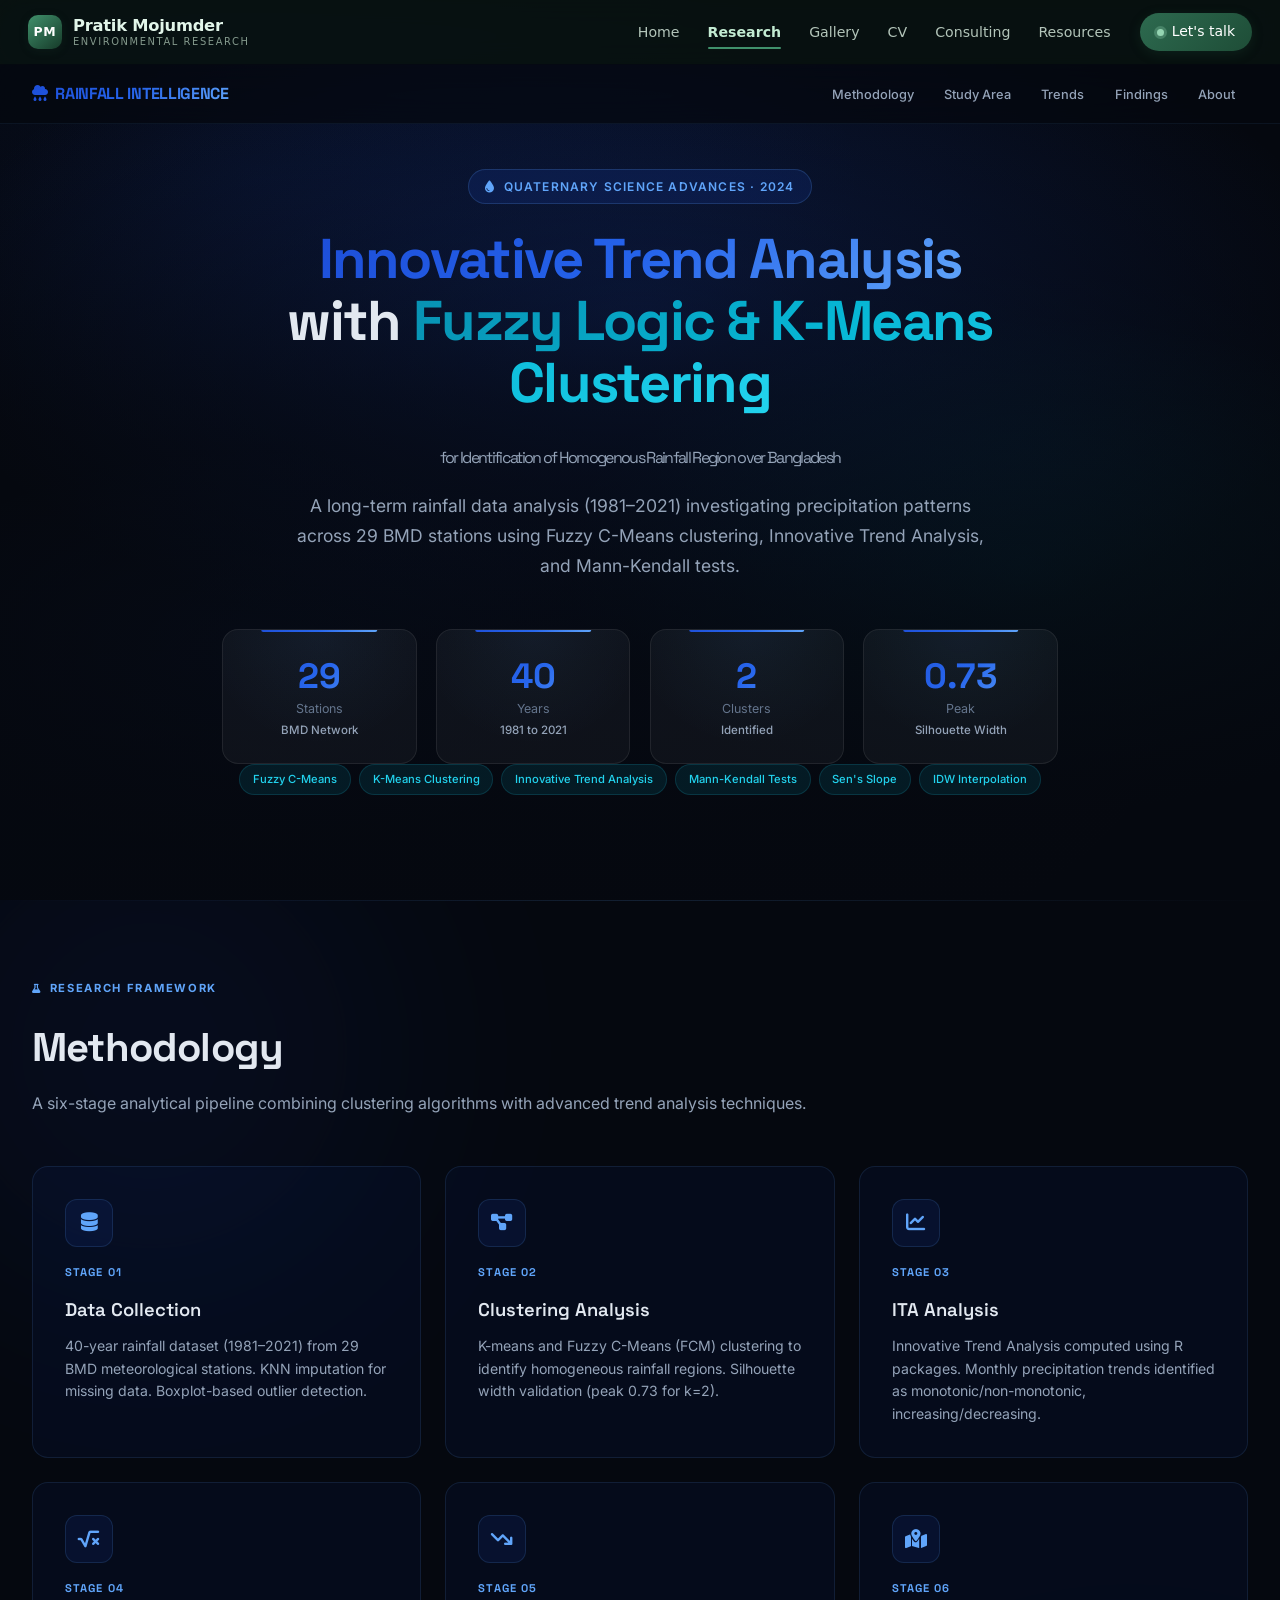
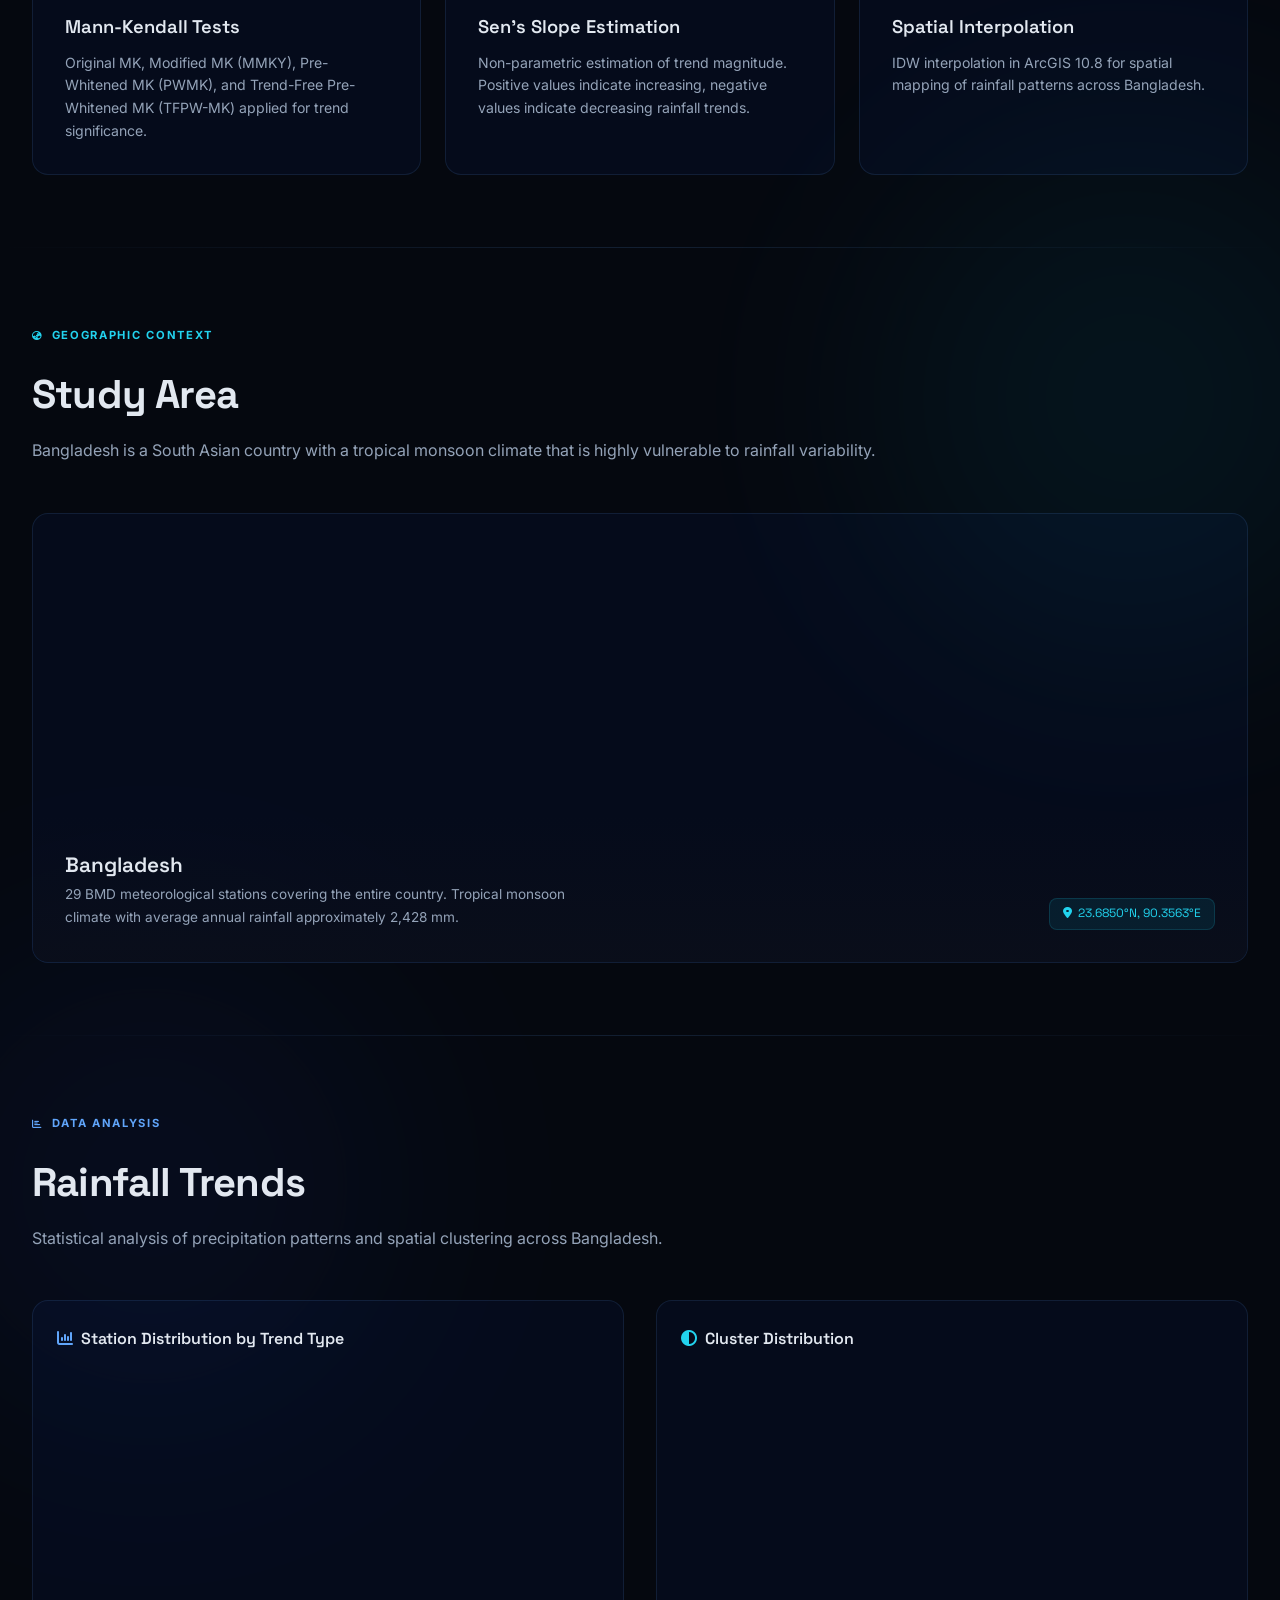
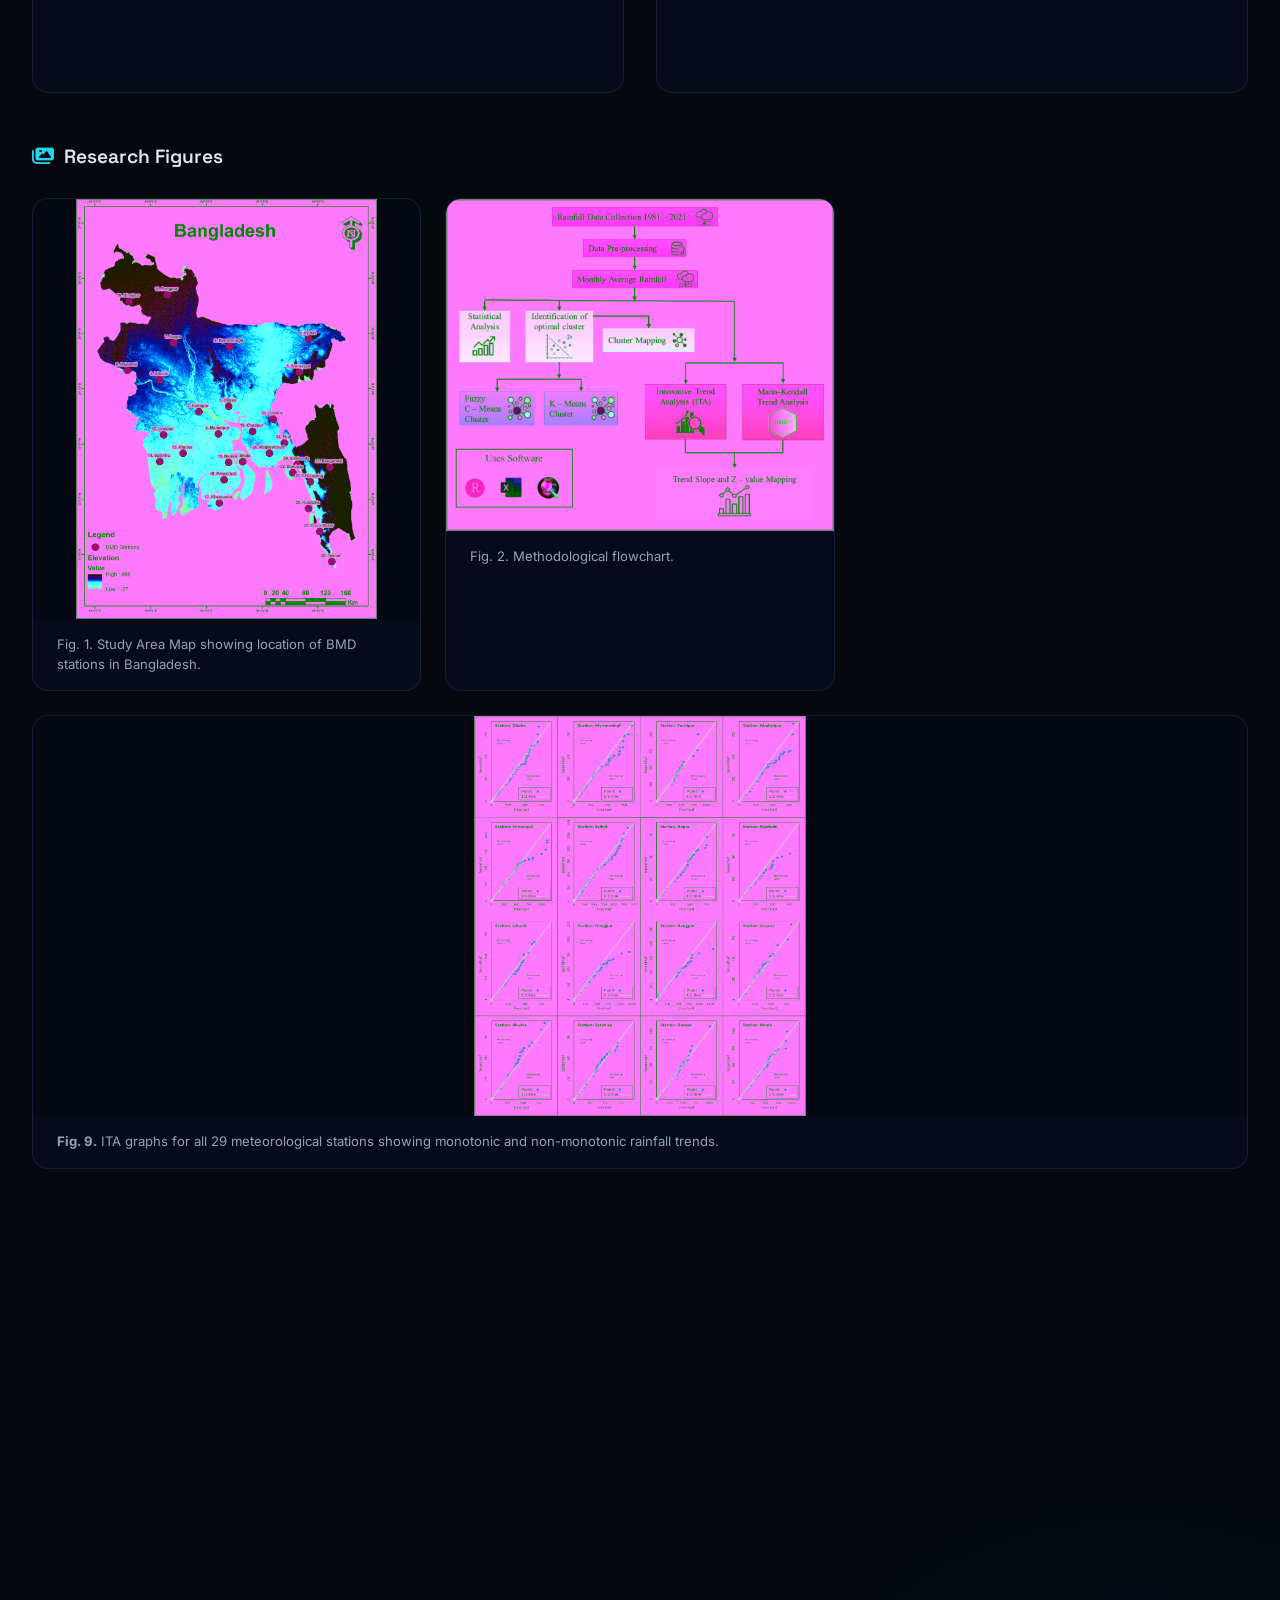
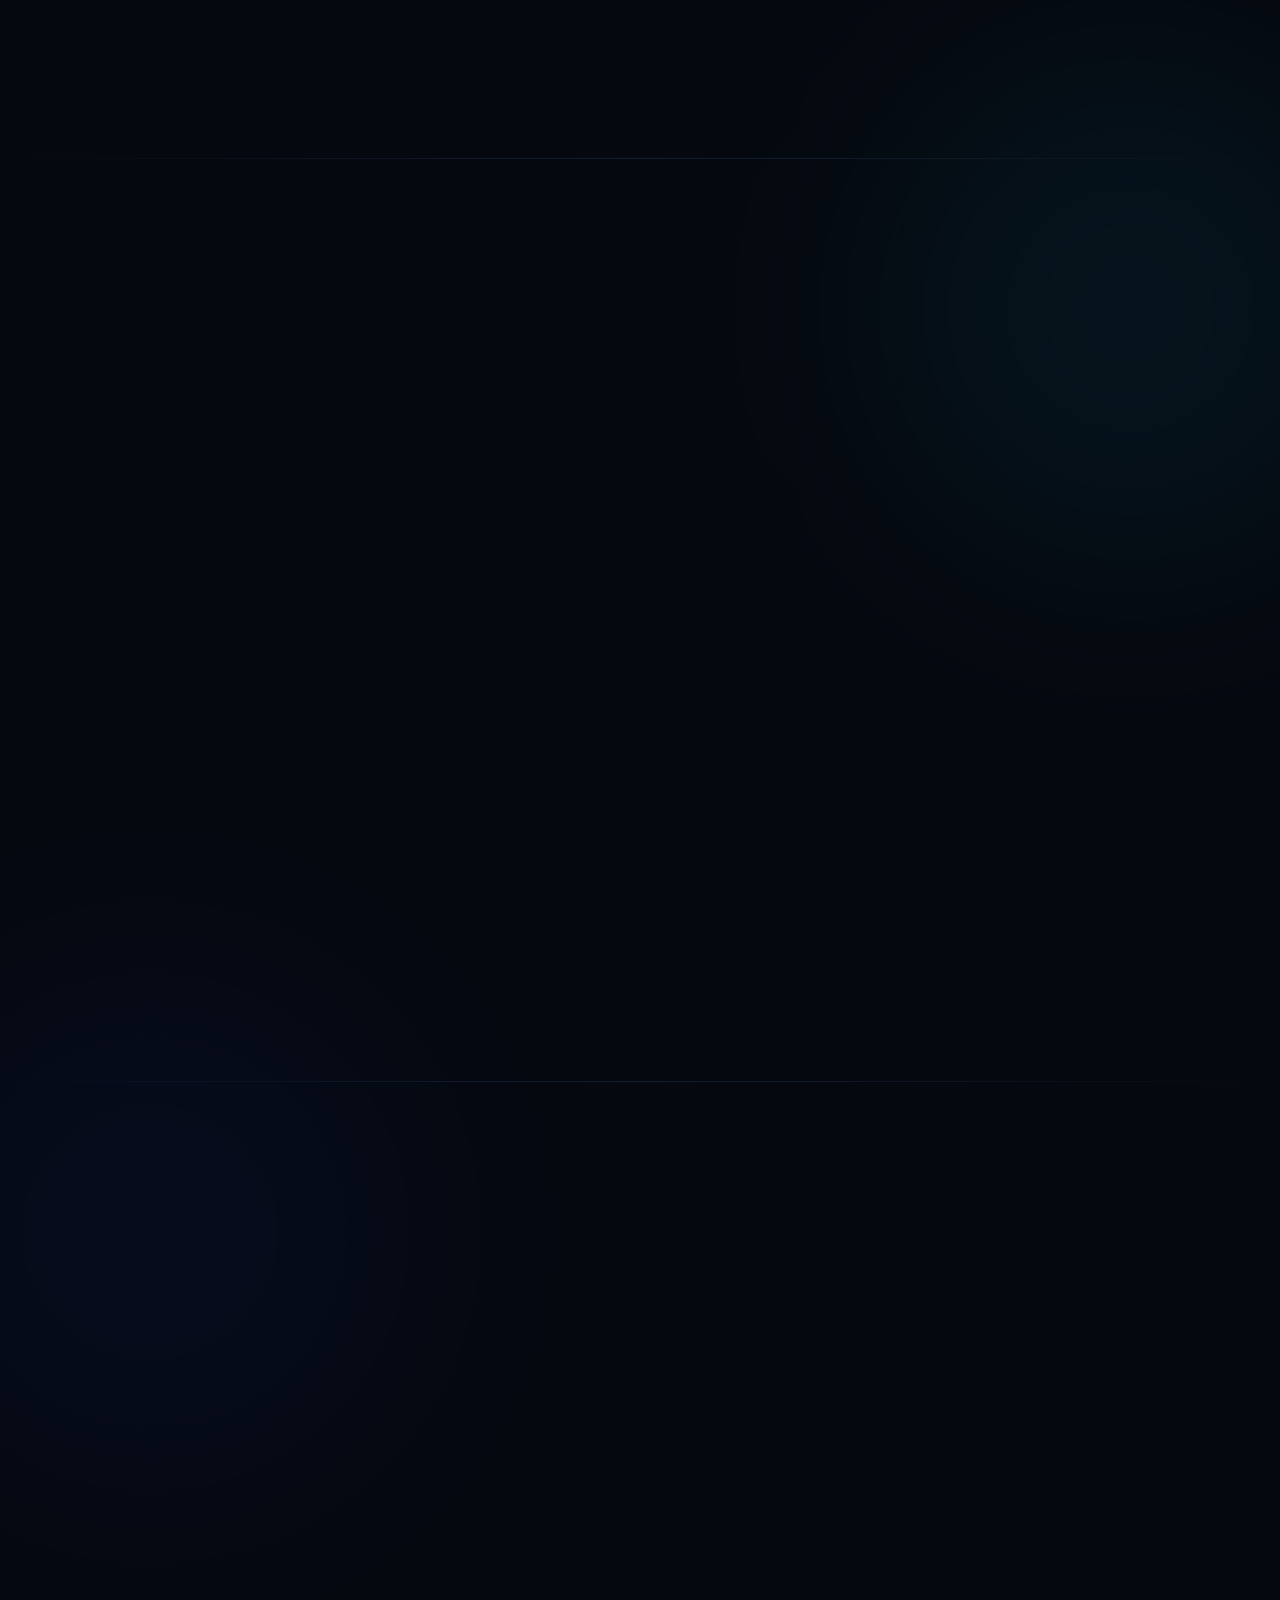
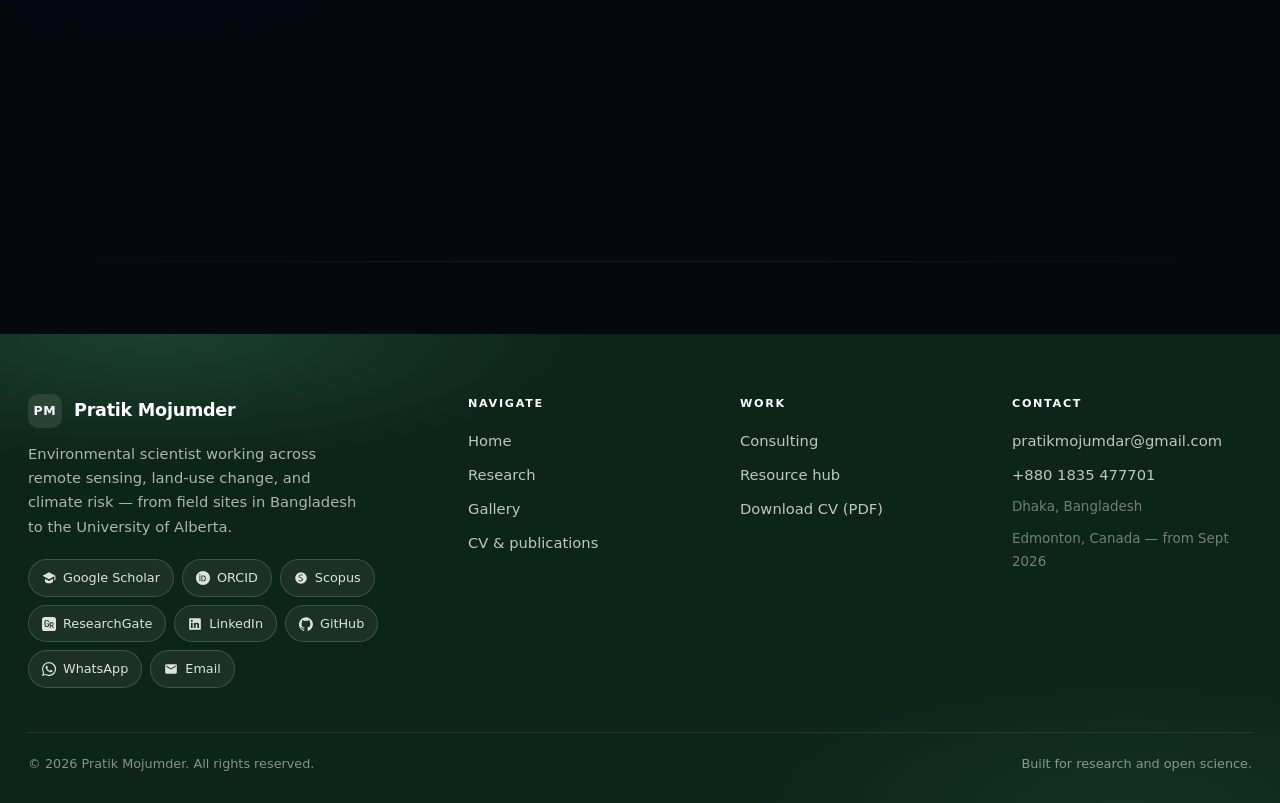
==== commit bf2306c1: "Update portfolio website: redesigned pages, added landing styles and scripts" ====
--- a/Published Research Projects/Bangladesh_Rainfall_Research/index.html
+++ b/Published Research Projects/Bangladesh_Rainfall_Research/index.html
@@ -537,10 +537,10 @@
             .hero-stats { gap: 0.8rem; }
         }
     </style>
-    <link rel="stylesheet" href="../../assets/css/chrome.css?v=20260811">
+    <link rel="stylesheet" href="../../assets/css/chrome.css?v=20260823b">
 </head>
 <body>
-<script src="../../assets/js/chrome.js?v=20260811" data-base="../../" data-page="research" data-scheme="dark"></script>
+<script src="../../assets/js/chrome.js?v=20260823b" data-base="../../" data-page="research" data-scheme="dark" data-host="microsite"></script>
 
 <!-- NAVBAR -->
 <nav class="navbar" id="navbar">
